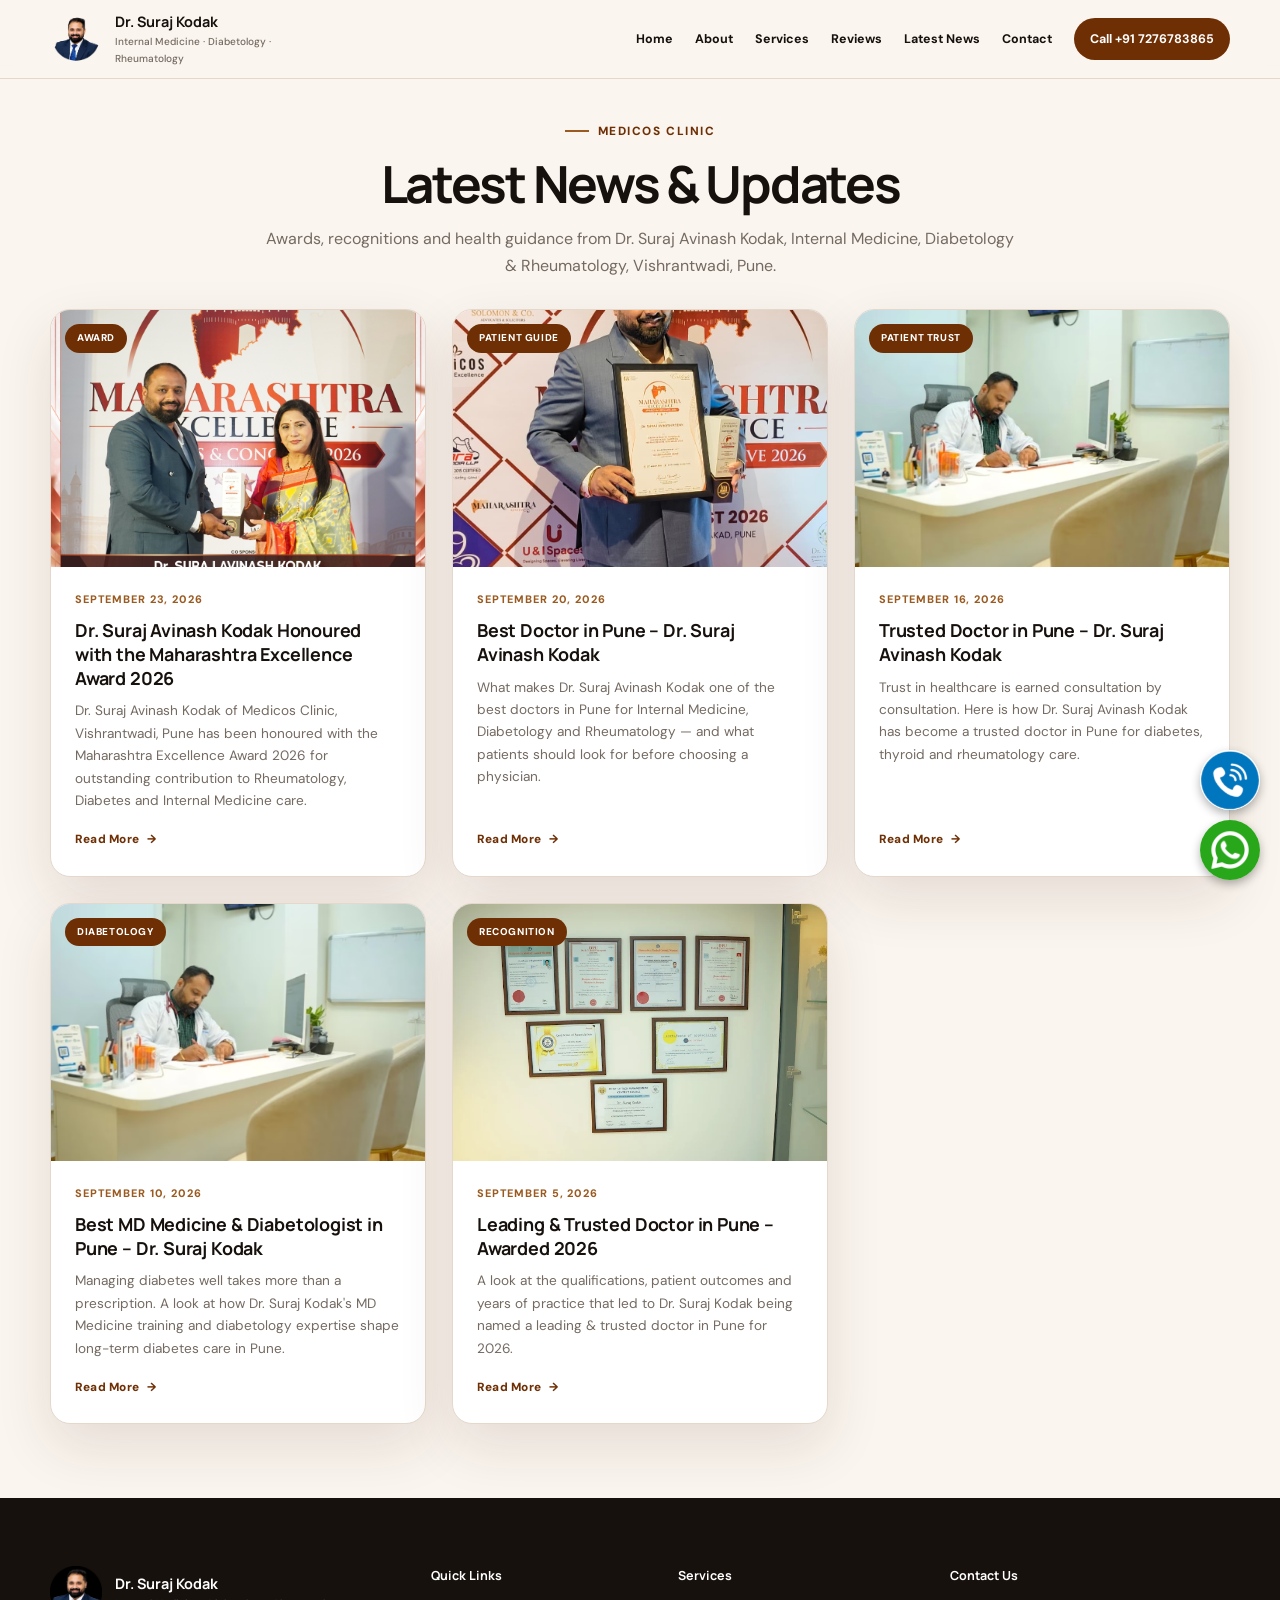
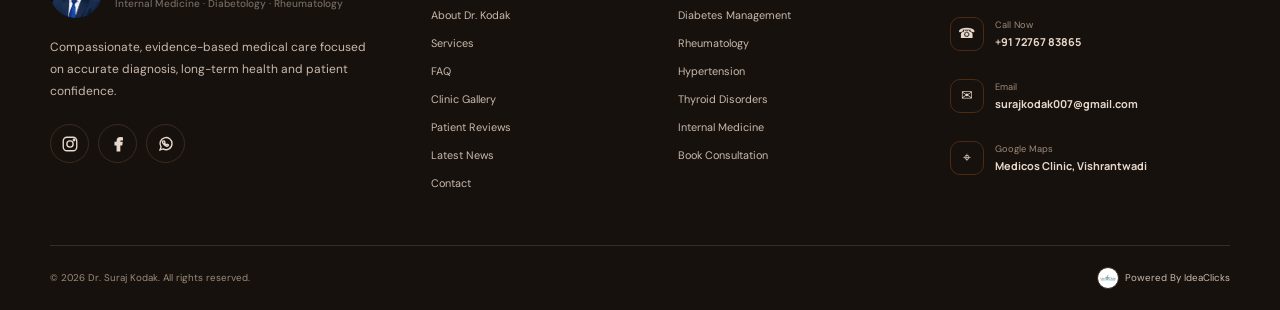
==== blog/index.html @ 76d7b79e "Add files via upload" ====
<!DOCTYPE html>
<html lang="en">
<head>
  <meta charset="UTF-8" />
  <meta name="viewport" content="width=device-width, initial-scale=1.0, viewport-fit=cover" />

  <title>Latest News & Updates | Dr. Suraj Kodak, Medicos Clinic, Pune</title>
  <meta name="description" content="Latest news, awards and patient health guides from Dr. Suraj Kodak, Medicos Clinic, Vishrantwadi, Pune." />
  <meta name="author" content="Dr. Suraj Kodak - Medicos Clinic" />
  <meta name="robots" content="index, follow, max-image-preview:large" />
  <link rel="canonical" href="https://drsurajkodak.in/blog/index.html" />

  <meta name="theme-color" content="#6F2F04" />

  <meta property="og:type" content="article" />
  <meta property="og:site_name" content="Dr. Suraj Kodak - Medicos Clinic" />
  <meta property="og:title" content="Latest News & Updates" />
  <meta property="og:description" content="Latest news, awards and patient health guides from Dr. Suraj Kodak, Medicos Clinic, Vishrantwadi, Pune." />
  <meta property="og:image" content="https://drsurajkodak.in/assets/Dr. Suraj Avinash Kodak.jpg.jpeg" />
  <meta property="og:url" content="https://drsurajkodak.in/blog/index.html" />
  <meta property="og:locale" content="en_IN" />

  <meta name="twitter:card" content="summary_large_image" />
  <meta name="twitter:title" content="Latest News & Updates" />
  <meta name="twitter:description" content="Latest news, awards and patient health guides from Dr. Suraj Kodak, Medicos Clinic, Vishrantwadi, Pune." />
  <meta name="twitter:image" content="https://drsurajkodak.in/assets/Dr. Suraj Avinash Kodak.jpg.jpeg" />

  <link rel="icon" href="../favicon.ico" sizes="any" />

  <link rel="preconnect" href="https://fonts.googleapis.com">
  <link rel="preconnect" href="https://fonts.gstatic.com" crossorigin>
  <link href="https://fonts.googleapis.com/css2?family=DM+Sans:wght@400;500;600;700&family=Manrope:wght@600;700;800&display=swap" rel="stylesheet">

  <link rel="stylesheet" href="../style.css?v=20260923news">

  <script type="application/ld+json">
  {
    "@context": "https://schema.org",
    "@type": "MedicalWebPage",
    "headline": "Latest News & Updates",
    "author": { "@type": "Physician", "name": "Dr. Suraj Avinash Kodak" },
    "publisher": { "@type": "MedicalClinic", "name": "Medicos Clinic" },
    "datePublished": "2026-09-23",
    "image": "https://drsurajkodak.in/assets/Dr. Suraj Avinash Kodak.jpg.jpeg",
    "mainEntityOfPage": "https://drsurajkodak.in/blog/index.html"
  }
  </script>
</head>
<body>
<header class="header">
  <div class="container nav">
    <a href="../index.html#home" class="brand" aria-label="Dr. Suraj Kodak home">
      <span class="brand-mark brand-photo"><img src="../assets/logo.png" alt="Dr. Suraj Kodak"></span>
      <span><b>Dr. Suraj Kodak</b><small>Internal Medicine · Diabetology · Rheumatology</small></span>
    </a>
    <button class="menu-btn" id="menuBtn" aria-label="Open menu" aria-expanded="false"><i></i><i></i><i></i></button>
    <nav id="navMenu">
      <a href="../index.html#home">Home</a><a href="../index.html#about">About</a><a href="../index.html#services">Services</a>
      <a href="../index.html#reviews">Reviews</a>
      <a href="index.html">Latest News</a>
      <a href="../index.html#contact">Contact</a><a class="nav-book" href="tel:+917276783865">Call +91 7276783865</a>
    </nav>
  </div>
</header>

<main>
<div class="blog-breadcrumb">
  <div class="container">
    <a href="../index.html">Home</a><span class="sep">/</span><a href="index.html">Latest News</a>
  </div>
</div>

<section class="section news-section" style="padding-top:56px;">
  <div class="container">
    <div class="center"><div class="eyebrow"><span></span> Medicos Clinic</div><h2>Latest News &amp; Updates</h2><p>Awards, recognitions and health guidance from Dr. Suraj Avinash Kodak, Internal Medicine, Diabetology &amp; Rheumatology, Vishrantwadi, Pune.</p></div>
    <div class="news-grid">
      <a class="news-card" href="maharashtra-excellence-award-2026.html">
        <div class="news-card-img"><span class="news-badge">Award</span><img src="../assets/Dr. Suraj Avinash Kodak.jpg.jpeg" alt="Dr. Suraj Avinash Kodak Honoured with the Maharashtra Excellence Award 2026" loading="lazy"></div>
        <div class="news-card-body">
          <div class="news-date">September 23, 2026</div>
          <h3>Dr. Suraj Avinash Kodak Honoured with the Maharashtra Excellence Award 2026</h3>
          <p>Dr. Suraj Avinash Kodak of Medicos Clinic, Vishrantwadi, Pune has been honoured with the Maharashtra Excellence Award 2026 for outstanding contribution to Rheumatology, Diabetes and Internal Medicine care.</p>
          <span class="news-readmore">Read More <span>→</span></span>
        </div>
      </a>
      <a class="news-card" href="best-doctor-in-pune.html">
        <div class="news-card-img"><span class="news-badge">Patient Guide</span><img src="../assets/IMG-20260822-WA0053.jpg.jpeg" alt="Best Doctor in Pune – Dr. Suraj Avinash Kodak" loading="lazy"></div>
        <div class="news-card-body">
          <div class="news-date">September 20, 2026</div>
          <h3>Best Doctor in Pune – Dr. Suraj Avinash Kodak</h3>
          <p>What makes Dr. Suraj Avinash Kodak one of the best doctors in Pune for Internal Medicine, Diabetology and Rheumatology — and what patients should look for before choosing a physician.</p>
          <span class="news-readmore">Read More <span>→</span></span>
        </div>
      </a>
      <a class="news-card" href="trusted-doctor-in-pune.html">
        <div class="news-card-img"><span class="news-badge">Patient Trust</span><img src="../assets/doctor-consultation-enhanced.jpg" alt="Trusted Doctor in Pune – Dr. Suraj Avinash Kodak" loading="lazy"></div>
        <div class="news-card-body">
          <div class="news-date">September 16, 2026</div>
          <h3>Trusted Doctor in Pune – Dr. Suraj Avinash Kodak</h3>
          <p>Trust in healthcare is earned consultation by consultation. Here is how Dr. Suraj Avinash Kodak has become a trusted doctor in Pune for diabetes, thyroid and rheumatology care.</p>
          <span class="news-readmore">Read More <span>→</span></span>
        </div>
      </a>
      <a class="news-card" href="best-md-medicine-diabetologist-pune.html">
        <div class="news-card-img"><span class="news-badge">Diabetology</span><img src="../assets/doctor-writing-consultation.jpg" alt="Best MD Medicine & Diabetologist in Pune – Dr. Suraj Kodak" loading="lazy"></div>
        <div class="news-card-body">
          <div class="news-date">September 10, 2026</div>
          <h3>Best MD Medicine & Diabetologist in Pune – Dr. Suraj Kodak</h3>
          <p>Managing diabetes well takes more than a prescription. A look at how Dr. Suraj Kodak's MD Medicine training and diabetology expertise shape long-term diabetes care in Pune.</p>
          <span class="news-readmore">Read More <span>→</span></span>
        </div>
      </a>
      <a class="news-card" href="leading-trusted-doctor-pune-2026.html">
        <div class="news-card-img"><span class="news-badge">Recognition</span><img src="../assets/doctor-certificates.webp" alt="Leading & Trusted Doctor in Pune – Awarded 2026" loading="lazy"></div>
        <div class="news-card-body">
          <div class="news-date">September 5, 2026</div>
          <h3>Leading & Trusted Doctor in Pune – Awarded 2026</h3>
          <p>A look at the qualifications, patient outcomes and years of practice that led to Dr. Suraj Kodak being named a leading & trusted doctor in Pune for 2026.</p>
          <span class="news-readmore">Read More <span>→</span></span>
        </div>
      </a></div>
  </div>
</section>

</main>

<footer class="site-footer">
  <div class="container footer-main">
    <div class="footer-brand-col">
      <a href="../index.html#home" class="brand footer-brand">
        <span class="brand-mark brand-photo"><img src="../assets/dr-suraj-kodak-logo.webp" alt="Dr. Suraj Kodak"></span>
        <span>
          <b>Dr. Suraj Kodak</b>
          <small>Internal Medicine · Diabetology · Rheumatology</small>
        </span>
      </a>
      <p>Compassionate, evidence-based medical care focused on accurate diagnosis, long-term health and patient confidence.</p>
      <div class="footer-social">
        <a class="social instagram" href="https://www.instagram.com/dr_surajkodak_medicos" target="_blank" rel="noopener noreferrer" aria-label="Instagram">
          <svg viewBox="0 0 24 24" aria-hidden="true"><rect x="3" y="3" width="18" height="18" rx="5"></rect><circle cx="12" cy="12" r="4.2"></circle><circle cx="17.4" cy="6.7" r="1"></circle></svg>
        </a>
        <a class="social facebook" href="https://www.facebook.com/share/1HyttYNWRK/" target="_blank" rel="noopener noreferrer" aria-label="Facebook">
          <svg viewBox="0 0 24 24" aria-hidden="true"><path d="M14.2 21v-8h2.7l.4-3h-3.1V8.1c0-.9.3-1.6 1.7-1.6h1.8V3.8c-.3 0-1.3-.1-2.5-.1-2.5 0-4.2 1.5-4.2 4.3V10H8.2v3H11v8h3.2Z"></path></svg>
        </a>
        <a class="social whatsapp" href="https://wa.me/917276783865" target="_blank" rel="noopener noreferrer" aria-label="WhatsApp">
          <svg viewBox="0 0 24 24" aria-hidden="true"><path d="M20 11.6a8 8 0 0 1-11.8 7L4 20l1.4-4.1A8 8 0 1 1 20 11.6Z"></path><path d="M8.3 8.2c.2-.4.4-.4.7-.4h.5c.2 0 .4.1.5.4l.6 1.4c.1.2.1.4-.1.6l-.5.6c.6 1 1.4 1.8 2.5 2.3l.7-.6c.2-.2.4-.2.6-.1l1.4.7c.2.1.3.3.2.5-.2.8-.9 1.3-1.7 1.4-1.1.1-2.8-.8-4.1-2-1.3-1.2-2.3-2.8-2.4-3.8-.1-.4.2-.8.5-1Z"></path></svg>
        </a>
      </div>
    </div>

    <div class="footer-col">
      <h4>Quick Links</h4>
      <a href="../index.html#about">About Dr. Kodak</a>
      <a href="../index.html#services">Services</a>
      <a href="../index.html#faq">FAQ</a>
      <a href="../index.html#gallery">Clinic Gallery</a>
      <a href="../index.html#reviews">Patient Reviews</a>
      <a href="index.html">Latest News</a>
      <a href="../index.html#contact">Contact</a>
    </div>

    <div class="footer-col">
      <h4>Services</h4>
      <a href="../index.html#services">Diabetes Management</a>
      <a href="../index.html#services">Rheumatology</a>
      <a href="../index.html#services">Hypertension</a>
      <a href="../index.html#services">Thyroid Disorders</a>
      <a href="../index.html#services">Internal Medicine</a>
      <a href="../index.html#book">Book Consultation</a>
    </div>

    <div class="footer-col footer-contact">
      <h4>Contact Us</h4>
      <a href="tel:+917276783865" class="contact-link">
        <span class="contact-icon">☎</span><span><small>Call Now</small><b>+91 72767 83865</b></span>
      </a>
      <a href="mailto:surajkodak007@gmail.com" class="contact-link">
        <span class="contact-icon">✉</span><span><small>Email</small><b>surajkodak007@gmail.com</b></span>
      </a>
      <a href="https://www.google.com/maps/search/?api=1&query=Office+No.12+Medicos+Clinic+Navrang+Plaza+Airport+Road+Vishrantwadi+Pune+411015" target="_blank" rel="noopener noreferrer" class="contact-link">
        <span class="contact-icon">⌖</span><span><small>Google Maps</small><b>Medicos Clinic, Vishrantwadi</b></span>
      </a>
    </div>
  </div>

  <div class="container footer-bottom">
    <span>© 2026 Dr. Suraj Kodak. All rights reserved.</span>
    <a href="https://ideaclicks.in/" target="_blank" rel="noopener noreferrer" class="powered-by-link">
      <img src="../assets/ideaclicks-logo.png" alt="IdeaClicks" class="powered-by-logo">
      <span>Powered By IdeaClicks</span>
    </a>
  </div>
</footer>

<div class="floating-buttons">
  <a href="tel:+917276783865">
    <img src="../assets/call.png" alt="Call Button">
  </a>
  <a href="https://wa.me/917276783865" target="_blank">
    <img src="../assets/whatsapp.png" alt="WhatsApp Button">
  </a>
</div>

<script src="../script.js"></script>
</body>
</html>
---- style.css ----
/* ===== ROOT VARIABLES & GLOBAL RESET ===== */

:root {
  --ink: #17110D;
  --green: #6F2F04;
  --green2: #4D2002;
  --soft: #F5EDE4;
  --cream: #FAF5EF;
  --muted: #746A62;
  --line: #E4D8CC;
  --gold: #9A5A20;
  --white: #fff;
  --shadow: 0 22px 55px rgba(82, 43, 18, .12);
  --max: 1180px
}

* {
  box-sizing: border-box;
  margin: 0;
  padding: 0
}

html {
  scroll-behavior: smooth;
  scroll-padding-top: 85px
}

body {
  font-family: "DM Sans", sans-serif;
  color: var(--ink);
  line-height: 1.65;
  overflow-x: hidden;
  background: #fff
}

img {
  display: block;
  width: 100%
}

a {
  text-decoration: none;
  color: inherit
}

button {
  font: inherit
}

/* ===== LAYOUT UTILITIES ===== */

.container {
  width: min(calc(100% - 48px), var(--max));
  margin: auto
}

.section {
  padding: 100px 0
}

.eyebrow {
  display: flex;
  gap: 9px;
  align-items: center;
  color: var(--green);
  font-size: .74rem;
  font-weight: 800;
  letter-spacing: .13em;
  text-transform: uppercase;
  margin-bottom: 15px
}

.eyebrow span {
  width: 24px;
  height: 2px;
  background: var(--gold)
}

.eyebrow.gold {
  color: #CBAF91
}

h1,
h2,
h3,
b,
.brand {
  font-family: "Manrope", sans-serif
}

h1 {
  font-size: clamp(2.8rem, 6vw, 5.4rem);
  line-height: 1.01;
  letter-spacing: -.055em
}

h1 em {
  color: var(--green);
  font-style: normal
}

h2 {
  font-size: clamp(2rem, 4vw, 3.35rem);
  line-height: 1.08;
  letter-spacing: -.045em
}

h3 {
  line-height: 1.2
}

p {
  color: var(--muted)
}

/* ===== BUTTONS & SHARED UI ===== */

.lead {
  font-size: 1rem;
  margin: 20px 0
}

.btn {
  min-height: 52px;
  padding: 0 22px;
  border-radius: 999px;
  display: inline-flex;
  align-items: center;
  justify-content: center;
  gap: 10px;
  font-size: .78rem;
  font-weight: 800;
  transition: .2s;
  border: 1px solid transparent
}

.btn:hover {
  transform: translateY(-2px)
}

.primary {
  background: var(--green);
  color: #fff;
  box-shadow: 0 10px 25px rgba(111, 47, 4, .2)
}

.primary:hover {
  background: var(--green2)
}

.light {
  background: #fff;
  border-color: var(--line)
}

.white {
  background: #fff;
  color: var(--ink)
}

.full {
  width: 100%
}

/* ===== HEADER / NAVIGATION ===== */

.header {
  position: sticky;
  top: 0;
  z-index: 100;
  background: rgba(255, 255, 255, .94);
  backdrop-filter: blur(18px);
  border-bottom: 1px solid #E4D8CC
}

.nav {
  height: 78px;
  display: flex;
  align-items: center;
  justify-content: space-between;
  gap: 25px
}

.brand {
  display: flex;
  align-items: center;
  gap: 11px
}

.brand-mark {
  width: 54px;
  height: 54px;
  border-radius: 50%;
  background: transparent;
  display: grid;
  place-items: center;
  overflow: hidden;
  flex: 0 0 54px
}

.brand-photo img {
  width: 100%;
  height: 100%;
  object-fit: cover;
  object-position: center;
  border-radius: 50%
}

.brand b,
.brand small {
  display: block
}

.brand b {
  font-size: .9rem
}

.brand small {
  font-family: "DM Sans";
  font-size: .63rem;
  color: var(--muted);
  font-weight: 500
}

nav {
  display: flex;
  align-items: center;
  gap: 22px;
  font-size: .78rem;
  font-weight: 700
}

nav a:hover {
  color: var(--green)
}

nav .nav-book {
  background: var(--ink);
  color: #fff;
  padding: 11px 16px;
  border-radius: 99px
}

.menu-btn {
  display: none;
  border: 0;
  background: transparent;
  width: 44px;
  height: 44px
}

.menu-btn i {
  display: block;
  width: 23px;
  height: 2px;
  background: var(--ink);
  margin: 5px auto
}

/* ===== HERO SECTION ===== */

.hero {
  background: linear-gradient(130deg, #FAF5EF, #F5EDE4);
  padding: 80px 0 95px
}

.hero-grid {
  display: grid;
  grid-template-columns: 1.03fr .97fr;
  gap: 75px;
  align-items: center
}

.hero-copy>p {
  max-width: 650px;
  font-size: 1.02rem;
  margin: 24px 0 30px
}

.actions {
  display: flex;
  gap: 12px;
  flex-wrap: wrap
}

.stats {
  display: flex;
  gap: 30px;
  border-top: 1px solid var(--line);
  margin-top: 48px;
  padding-top: 22px
}

.stats b,
.stats span {
  display: block
}

.stats b {
  font-size: 1.2rem
}

.stats span {
  font-size: .65rem;
  color: var(--muted)
}

.hero-photo {
  min-height: 600px;
  display: grid;
  place-items: center;
  position: relative
}

.hero-img {
  width: min(100%, 560px);
  height: 575px;
  overflow: hidden;
  border-radius: 250px 250px 28px 28px;
  box-shadow: var(--shadow);
  position: relative;
  z-index: 2;
  background: #E8D6C2
}

.hero-img img {
  height: 100%;
  object-fit: cover;
  object-position: center
}

.floating {
  position: absolute;
  z-index: 5;
  bottom: 55px;
  left: 0;
  background: #fff;
  padding: 15px 19px;
  border-radius: 16px;
  display: flex;
  gap: 10px;
  align-items: center;
  box-shadow: var(--shadow)
}

.floating>span {
  width: 34px;
  height: 34px;
  border-radius: 50%;
  background: var(--soft);
  color: var(--green);
  display: grid;
  place-items: center
}

.floating b,
.floating small {
  display: block
}

.floating b {
  font-size: .76rem
}

.floating small {
  font-size: .64rem;
  color: var(--muted)
}

.orb {
  position: absolute;
  border-radius: 50%
}

.orb-a {
  width: 290px;
  height: 290px;
  background: #E8D6C2;
  right: -15px;
  top: 0
}

.orb-b {
  width: 110px;
  height: 110px;
  background: #D9B992;
  left: 15px;
  top: 65px
}

/* ===== INTRO BAND ===== */

.intro {
  background: var(--ink);
  padding: 70px 0
}

.intro-grid {
  display: grid;
  grid-template-columns: 1fr .85fr;
  gap: 75px;
  align-items: center
}

.intro h2 {
  color: #fff
}

.intro p:last-child {
  color: #D7C8BC
}

/* ===== ABOUT + QUALIFICATIONS ===== */

.about-grid {
  display: grid;
  grid-template-columns: .9fr 1.1fr;
  gap: 85px;
  align-items: center
}

.photo-stack {
  position: relative;
  padding: 0 45px 40px 0
}

.photo-stack .main-photo {
  height: 510px;
  object-fit: cover;
  border-radius: 28px
}

.small-photo {
  position: absolute;
  width: 290px;
  height: 215px;
  object-fit: cover;
  right: 0;
  bottom: 0;
  border: 8px solid #fff;
  border-radius: 22px;
  box-shadow: var(--shadow)
}

.badge {
  position: absolute;
  left: -20px;
  bottom: 55px;
  width: 115px;
  height: 115px;
  border-radius: 50%;
  background: var(--gold);
  color: #fff;
  border: 7px solid #fff;
  display: grid;
  place-content: center;
  text-align: center;
  line-height: 1.2
}

.badge b {
  font-size: 1.45rem
}

.badge span {
  font-size: .61rem
}

.qualifications {
  display: grid;
  grid-template-columns: repeat(4, 1fr);
  gap: 9px;
  margin-top: 28px
}

.qualifications div {
  background: var(--cream);
  border-radius: 13px;
  padding: 17px 11px
}

.qualifications b,
.qualifications small {
  display: block
}

.qualifications b {
  font-size: .82rem
}

.qualifications small {
  font-size: .59rem;
  color: var(--muted);
  margin-top: 3px
}

/* ===== SERVICES CARDS (BASE 3-COLUMN) ===== */

.soft {
  background: var(--cream)
}

.heading-row {
  display: flex;
  align-items: end;
  justify-content: space-between;
  gap: 50px;
  margin-bottom: 48px
}

.heading-row>p {
  max-width: 380px
}

.cards {
  display: grid;
  grid-template-columns: repeat(3, 1fr);
  gap: 17px
}

.card {
  background: #fff;
  border: 1px solid var(--line);
  border-radius: 21px;
  padding: 29px;
  min-height: 240px;
  transition: .2s
}

.card:hover {
  transform: translateY(-5px);
  box-shadow: var(--shadow)
}

.card.dark {
  background: var(--ink);
  color: #fff;
  border-color: var(--ink)
}

.card.dark p {
  color: #D7C8BC
}

.icon {
  width: 44px;
  height: 44px;
  border-radius: 13px;
  background: var(--soft);
  color: var(--green);
  display: grid;
  place-items: center;
  margin-bottom: 23px;
  font-weight: 900
}

.dark .icon {
  background: #3A2518;
  color: #fff
}

.card h3 {
  font-size: 1.1rem;
  margin-bottom: 10px
}

.card p {
  font-size: .8rem;
  margin-bottom: 20px
}

.card a {
  font-size: .7rem;
  color: var(--green);
  font-weight: 800
}

.dark a {
  color: #fff
}

/* ===== CONDITIONS TREATED SECTION ===== */

.conditions-grid {
  display: grid;
  grid-template-columns: .82fr 1.18fr;
  gap: 100px
}

.text-link {
  font-size: .78rem;
  color: var(--green);
  font-weight: 800
}

.condition-list {
  display: grid;
  grid-template-columns: 1fr 1fr;
  border-top: 1px solid var(--line)
}

.condition-list span {
  font-size: .8rem;
  font-weight: 700;
  padding: 16px 0;
  border-bottom: 1px solid var(--line)
}

.condition-list span:before {
  content: "✓";
  color: var(--green);
  margin-right: 10px
}

/* ===== GALLERY SECTION (BASE) ===== */

.gallery-section {
  background: #fff
}

.center {
  text-align: center;
  max-width: 760px;
  margin: 0 auto 45px
}

.center .eyebrow {
  justify-content: center
}

.center p {
  margin-top: 15px
}

.gallery {
  display: grid;
  grid-template-columns: repeat(4, 1fr);
  grid-auto-rows: 210px;
  gap: 13px
}

.gallery-item {
  padding: 0;
  border: 0;
  overflow: hidden;
  border-radius: 18px;
  background: #E8DDD2;
  cursor: pointer;
  position: relative
}

.gallery-item:after {
  content: "View";
  position: absolute;
  inset: auto 12px 12px auto;
  background: rgba(23, 17, 13, .85);
  color: #fff;
  padding: 6px 11px;
  border-radius: 99px;
  font-size: .62rem;
  opacity: 0;
  transition: .2s
}

.gallery-item:hover:after {
  opacity: 1
}

.gallery-item img {
  height: 100%;
  object-fit: cover;
  transition: .4s
}

.gallery-item:hover img {
  transform: scale(1.04)
}

.gallery-item.wide {
  grid-column: span 2
}

.gallery-item.tall {
  grid-row: span 2
}

/* ===== WHY CHOOSE DR. KODAK SECTION ===== */

.why {
  background: var(--soft)
}

.why .center {
  margin-bottom: 50px
}

.why-grid {
  display: grid;
  grid-template-columns: repeat(4, 1fr);
  gap: 1px;
  background: #D9C8B8;
  border: 1px solid #D9C8B8
}

.why-grid article {
  background: var(--soft);
  padding: 31px 25px;
  min-height: 240px
}

.why-grid article>span {
  color: var(--gold);
  font-size: .68rem;
  font-weight: 900
}

.why-grid h3 {
  font-size: 1.05rem;
  margin: 0 0 11px
}

.why-grid p {
  font-size: .76rem
}

/* ===== REVIEWS SECTION ===== */

.reviews {
  background: #fff
}

.rating {
  display: flex;
  align-items: center;
  gap: 12px
}

.rating>b {
  font-size: 2.4rem
}

.rating span {
  color: var(--gold);
  letter-spacing: 2px
}

.rating small {
  display: block;
  color: var(--muted);
  font-size: .6rem;
  letter-spacing: 0
}

.review-grid {
  display: grid;
  grid-template-columns: repeat(3, 1fr);
  gap: 17px
}

.review-grid article {
  border: 1px solid var(--line);
  border-radius: 21px;
  padding: 29px;
  min-height: 255px
}

.stars {
  color: var(--gold);
  letter-spacing: 3px;
  margin-bottom: 23px
}

.review-grid article p {
  font-size: .82rem;
  margin-bottom: 24px
}

.review-grid article>b,
.review-grid article small {
  display: block
}

.review-grid article>b {
  font-size: .75rem
}

.review-grid article small {
  font-size: .62rem;
  color: var(--muted)
}

.review-cta {
  background: var(--ink);
  color: #fff
}

.review-cta>span {
  font-family: Georgia;
  font-size: 3.3rem;
  color: #CBAF91;
  line-height: .7
}

.review-cta h3 {
  font-size: 1.4rem;
  margin: 13px 0
}

.review-cta p {
  color: #D7C8BC;
  margin-bottom: 20px !important
}

/* ===== BOOKING CTA SECTION ===== */

.book {
  background: var(--cream)
}

.book-card {
  background: var(--ink);
  border-radius: 29px;
  padding: 55px;
  display: grid;
  grid-template-columns: 1fr .65fr;
  gap: 80px;
  align-items: center
}

.book h2 {
  color: #fff
}

.book p:not(.eyebrow) {
  color: #D7C8BC;
  margin: 19px 0 28px
}

.clinic-mini {
  border-left: 2px solid var(--gold);
  padding-left: 17px
}

.clinic-mini b,
.clinic-mini span {
  display: block
}

.clinic-mini b {
  font-size: .8rem;
  color: #fff
}

.clinic-mini span {
  font-size: .68rem;
  color: #D7C8BC
}

.book-actions {
  display: grid;
  gap: 12px
}

/* ===== CONTACT SECTION ===== */

.contact-grid {
  display: grid;
  grid-template-columns: .82fr 1.18fr;
  gap: 75px;
  align-items: center
}

.contact-grid h2 {
  max-width: 620px
}

.contact-list {
  display: grid;
  gap: 11px;
  margin-top: 27px
}

.contact-list a {
  display: flex;
  align-items: center;
  gap: 13px;
  padding: 14px;
  border: 1px solid var(--line);
  border-radius: 13px
}

.contact-list a>span {
  width: 37px;
  height: 37px;
  border-radius: 11px;
  background: var(--soft);
  display: grid;
  place-items: center;
  color: var(--green)
}

.contact-list small,
.contact-list b {
  display: block
}

.contact-list small {
  font-size: .61rem;
  color: var(--muted)
}

.contact-list b {
  font-size: .75rem
}

/* ===== CONTACT MAP CARD ===== */

.map {
  height: 425px;
  border-radius: 27px;
  display: grid;
  place-items: center;
  background: linear-gradient(rgba(234, 242, 238, .72), rgba(234, 242, 238, .72)), repeating-linear-gradient(0deg, transparent 0 47px, #DCCBBE 48px 50px), repeating-linear-gradient(90deg, transparent 0 67px, #DCCBBE 68px 70px);
  overflow: hidden
}

.map>div {
  background: #fff;
  padding: 22px 26px;
  border-radius: 17px;
  box-shadow: var(--shadow);
  display: grid;
  text-align: center;
  gap: 3px
}

.map span {
  font-size: 1.5rem
}

.map b {
  font-size: .9rem
}

.map small {
  font-size: .65rem;
  color: var(--muted)
}

.map a {
  font-size: .7rem;
  color: var(--green);
  font-weight: 800;
  margin-top: 7px
}

footer {
  background: #2B170A;
  color: #fff;
  padding: 43px 0 30px
}

/* ===== FOOTER (BASE) + MOBILE STICKY CTA BAR ===== */

.footer-top {
  display: flex;
  justify-content: space-between;
  align-items: center;
  gap: 25px;
  padding-bottom: 30px;
  border-bottom: 1px solid #3A2B20
}

.footer-links {
  display: flex;
  gap: 19px;
  font-size: .7rem;
  color: #D7C8BC
}

.footer-links a:hover {
  color: #fff
}

.copyright {
  padding-top: 20px;
  color: #9C8A7A;
  font-size: .62rem
}

.mobile-bar {
  display: none
}

/* ===== IMAGE LIGHTBOX ===== */

.lightbox {
  position: fixed;
  inset: 0;
  background: rgba(4, 19, 16, .9);
  z-index: 300;
  display: none;
  place-items: center;
  padding: 25px
}

.lightbox.open {
  display: grid
}

.lightbox img {
  max-width: min(1200px, 95vw);
  max-height: 90vh;
  width: auto;
  object-fit: contain;
  border-radius: 12px
}

.lightbox button {
  position: absolute;
  right: 22px;
  top: 16px;
  background: #fff;
  color: var(--ink);
  border: 0;
  border-radius: 50%;
  width: 42px;
  height: 42px;
  font-size: 28px;
  cursor: pointer
}

/* ===== RESPONSIVE — TABLET & BELOW ===== */

@media(max-width:1050px) {
  nav {
    display: none;
    position: absolute;
    right: 24px;
    top: 70px;
    width: min(320px, calc(100vw - 48px));
    background: #fff;
    padding: 14px;
    border: 1px solid var(--line);
    border-radius: 17px;
    box-shadow: var(--shadow);
    flex-direction: column;
    align-items: stretch
  }

  nav.open {
    display: flex
  }

  nav a {
    padding: 9px
  }

  .menu-btn {
    display: block
  }

  .cards {
    grid-template-columns: repeat(2, 1fr)
  }

  .why-grid {
    grid-template-columns: repeat(2, 1fr)
  }

  .gallery {
    grid-template-columns: repeat(3, 1fr)
  }

  .hero-grid {
    gap: 40px
  }

  .book-card {
    gap: 40px
  }
}

@media(max-width:700px) {
  body {
    padding-bottom: 66px
  }

  .container {
    width: calc(100% - 32px)
  }

  .section {
    padding: 70px 0
  }

  .hero {
    padding: 52px 0 65px
  }

  .hero-grid,
  .intro-grid,
  .about-grid,
  .conditions-grid,
  .contact-grid {
    grid-template-columns: 1fr;
    gap: 40px
  }

  .hero-copy>p {
    font-size: .9rem
  }

  .hero-photo {
    min-height: 405px
  }

  .hero-img {
    height: 405px;
    width: min(94vw, 430px)
  }

  .floating {
    bottom: 8px;
    left: 0
  }

  .orb-a {
    width: 190px;
    height: 190px
  }

  .orb-b {
    width: 70px;
    height: 70px
  }

  .stats {
    justify-content: space-between;
    gap: 8px;
    margin-top: 35px
  }

  .stats b {
    font-size: 1rem
  }

  .stats span {
    font-size: .55rem
  }

  .intro {
    padding: 55px 0
  }

  .intro-grid {
    gap: 20px
  }

  .heading-row {
    display: block;
    margin-bottom: 35px
  }

  .heading-row>p {
    margin-top: 16px
  }

  .photo-stack {
    padding-right: 20px;
    padding-bottom: 28px
  }

  .photo-stack .main-photo {
    height: 390px
  }

  .small-photo {
    width: 135px;
    height: 155px;
    border-width: 6px
  }

  .badge {
    left: -5px;
    width: 95px;
    height: 95px;
    bottom: 42px
  }

  .badge b {
    font-size: 1.2rem
  }

  .badge span {
    font-size: .53rem
  }

  .qualifications {
    grid-template-columns: 1fr 1fr
  }

  .cards,
  .review-grid {
    grid-template-columns: 1fr
  }

  .card {
    min-height: 0
  }

  .condition-list {
    grid-template-columns: 1fr
  }

  .gallery {
    grid-template-columns: 1fr 1fr;
    grid-auto-rows: 165px;
    gap: 9px
  }

  .gallery-item.wide {
    grid-column: span 2
  }

  .gallery-item.tall {
    grid-row: span 2
  }

  .why-grid {
    grid-template-columns: 1fr
  }

  .why-grid article {
    min-height: 190px
  }

  .why-grid h3 {
    margin-top: 28px
  }

  .rating {
    margin-top: 18px
  }

  .review-grid article {
    min-height: 0
  }

  .book-card {
    grid-template-columns: 1fr;
    padding: 31px 21px;
    border-radius: 22px;
    gap: 32px
  }

  .map {
    height: 310px
  }

  .footer-top {
    flex-direction: column;
    align-items: flex-start
  }

  .footer-links {
    display: grid;
    grid-template-columns: 1fr 1fr;
    width: 100%
  }

  .mobile-bar {
    display: grid;
    grid-template-columns: repeat(3, 1fr);
    position: fixed;
    bottom: 0;
    left: 0;
    right: 0;
    height: 66px;
    background: #fff;
    border-top: 1px solid var(--line);
    z-index: 200;
    box-shadow: 0 -8px 25px rgba(0, 0, 0, .08)
  }

  .mobile-bar a {
    display: flex;
    flex-direction: column;
    align-items: center;
    justify-content: center;
    color: var(--green);
    font-weight: 800;
    font-size: 1rem
  }

  .mobile-bar small {
    font-size: .58rem;
    color: var(--ink);
    font-weight: 700
  }

  .lightbox {
    padding: 12px
  }

  .lightbox img {
    max-width: 96vw;
    max-height: 82vh
  }
}

@media(max-width:380px) {
  .container {
    width: calc(100% - 24px)
  }

  h1 {
    font-size: 2.5rem
  }

  .actions {
    display: grid
  }

  .actions .btn {
    width: 100%
  }

  .hero-img {
    height: 365px
  }

  .gallery {
    grid-auto-rows: 145px
  }
}

/* ===== V2 IMAGE ALIGNMENT & RESPONSIVE VISUAL SYSTEM ===== */
.hero-photo {
  min-height: 0;
  display: flex;
  justify-content: center;
  align-items: center;
  padding: 10px 0 30px
}

.hero-img {
  width: min(100%, 650px);
  height: auto;
  aspect-ratio: 16/10;
  border-radius: 30px;
  box-shadow: 0 25px 70px rgba(82, 43, 18, .16);
  background: #F5EDE4;
  overflow: hidden
}

.hero-img img {
  width: 100%;
  height: 100%;
  object-fit: cover;
  object-position: center center
}

.hero-photo .orb-a {
  right: -10px;
  top: -25px
}

.hero-photo .orb-b {
  left: -20px;
  top: auto;
  bottom: 0
}

.floating {
  left: -20px;
  bottom: 5px
}

.photo-stack {
  padding: 0 40px 40px 0
}

.photo-stack .main-photo {
  height: auto;
  aspect-ratio: 4/3;
  object-fit: cover;
  object-position: center;
  border-radius: 24px
}

.small-photo {
  width: 280px;
  height: 210px;
  object-fit: cover;
  object-position: center;
  border-radius: 20px
}

.gallery {
  display: grid;
  grid-template-columns: repeat(3, minmax(0, 1fr));
  grid-auto-rows: auto;
  gap: 18px
}

.gallery-item,
.gallery-item.wide,
.gallery-item.tall {
  grid-column: auto;
  grid-row: auto;
  width: 100%;
  height: auto;
  aspect-ratio: 4/3;
  border-radius: 20px
}

.gallery-item img {
  width: 100%;
  height: 100%;
  object-fit: cover;
  object-position: center center
}

.gallery-item:first-child {
  grid-column: span 2;
  aspect-ratio: 16/9
}

.gallery-item:first-child img {
  object-position: center
}

.gallery-item:after {
  bottom: 14px;
  right: 14px;
  padding: 7px 12px
}

.gallery-item:hover img {
  transform: scale(1.035)
}

@media(max-width:1050px) {
  .hero-grid {
    grid-template-columns: 1fr;
    gap: 35px
  }

  .hero-copy {
    max-width: 800px
  }

  .hero-photo {
    max-width: 760px;
    width: 100%;
    margin: auto
  }

  .gallery {
    grid-template-columns: repeat(2, minmax(0, 1fr));
    gap: 14px
  }

  .gallery-item:first-child {
    grid-column: span 2
  }
}

@media(max-width:700px) {
  .hero {
    padding-top: 42px
  }

  .hero-photo {
    padding: 5px 0 30px
  }

  .hero-img {
    width: 100%;
    aspect-ratio: 4/3;
    border-radius: 22px
  }

  .floating {
    left: 8px;
    bottom: 0;
    padding: 11px 13px
  }

  .floating>span {
    width: 30px;
    height: 30px
  }

  .floating b {
    font-size: .67rem
  }

  .floating small {
    font-size: .56rem
  }

  .orb-a {
    width: 140px;
    height: 140px;
    right: -25px;
    top: -15px
  }

  .orb-b {
    width: 65px;
    height: 65px;
    left: -8px;
    bottom: 15px
  }

  .photo-stack {
    padding: 0 15px 30px 0
  }

  .photo-stack .main-photo {
    aspect-ratio: 4/3;
    height: auto;
    border-radius: 20px
  }

  .small-photo {
    width: 125px;
    height: 150px;
    border-width: 5px;
    right: 0;
    bottom: 0
  }

  .gallery {
    grid-template-columns: 1fr 1fr;
    gap: 9px
  }

  .gallery-item,
  .gallery-item.wide,
  .gallery-item.tall,
  .gallery-item:first-child {
    grid-column: auto;
    grid-row: auto;
    aspect-ratio: 1/1;
    border-radius: 14px
  }

  .gallery-item:first-child {
    grid-column: span 2;
    aspect-ratio: 16/10
  }

  .gallery-item:after {
    font-size: .55rem;
    bottom: 8px;
    right: 8px;
    padding: 5px 8px
  }
}

@media(max-width:380px) {
  .hero-img {
    aspect-ratio: 1/1
  }

  .gallery-item:first-child {
    aspect-ratio: 4/3
  }
}

/* ===== PROFESSIONAL FOOTER V3 ===== */
.site-footer {
  background: #17110D;
  color: #fff;
  padding: 68px 0 0
}

.footer-main {
  display: grid;
  grid-template-columns: 1.35fr .8fr .9fr 1.15fr;
  gap: 52px;
  padding-bottom: 52px
}

.footer-brand {
  margin-bottom: 19px
}

.footer-brand .brand-mark {
  background: #fff;
  color: #17110D
}

.footer-brand-col>p {
  max-width: 340px;
  color: #C9B9AC;
  font-size: .75rem;
  line-height: 1.8
}

.footer-social {
  display: flex;
  gap: 9px;
  margin-top: 22px
}

.footer-social .social {
  width: 39px;
  height: 39px;
  border: 1px solid #3A2B20;
  border-radius: 50%;
  display: grid;
  place-items: center;
  transition: .2s
}

.footer-social .social:hover {
  background: #fff;
  border-color: #fff;
  transform: translateY(-2px)
}

.footer-social svg {
  width: 18px;
  height: 18px;
  fill: none;
  stroke: #E8D9CC;
  stroke-width: 1.8
}

.footer-social .facebook svg {
  fill: #E8D9CC;
  stroke: none
}

.footer-social .social:hover svg {
  stroke: #17110D
}

.footer-social .facebook:hover svg {
  fill: #17110D
}

.footer-col {
  display: flex;
  flex-direction: column;
  align-items: flex-start;
  gap: 10px
}

.footer-col h4 {
  font-family: "Manrope", sans-serif;
  font-size: .78rem;
  margin-bottom: 10px;
  color: #fff
}

.footer-col>a {
  font-size: .68rem;
  color: #C9B9AC;
  transition: .2s
}

.footer-col>a:hover {
  color: #fff;
  transform: translateX(2px)
}

.footer-contact {
  gap: 12px
}

.contact-link {
  width: 100%;
  display: flex !important;
  align-items: center;
  gap: 11px;
  padding: 8px 0
}

.contact-icon {
  width: 34px;
  height: 34px;
  flex: 0 0 34px;
  border: 1px solid #4D2A12;
  border-radius: 10px;
  display: grid;
  place-items: center;
  color: #E8D9CC;
  font-size: .85rem
}

.contact-link small,
.contact-link b {
  display: block
}

.contact-link small {
  font-size: .58rem;
  color: #9C8A7A;
  margin-bottom: 2px
}

.contact-link b {
  font-size: .68rem;
  color: #E8D9CC;
  line-height: 1.35
}

.footer-bottom {
  border-top: 1px solid #3A2B20;
  min-height: 65px;
  display: flex;
  align-items: center;
  justify-content: space-between;
  gap: 18px;
  color: #9C8A7A;
  font-size: .61rem
}

.footer-bottom a {
  color: #C9B9AC
}

.footer-bottom a:hover {
  color: #fff
}

@media(max-width:950px) {
  .footer-main {
    grid-template-columns: 1.3fr 1fr 1fr;
    gap: 38px
  }

  .footer-contact {
    grid-column: span 3
  }

  .footer-contact {
    display: grid;
    grid-template-columns: repeat(3, 1fr);
    align-items: start
  }

  .footer-contact h4 {
    grid-column: 1/-1;
    margin-bottom: 0
  }
}

@media(max-width:700px) {
  .site-footer {
    padding-top: 50px
  }

  .footer-main {
    grid-template-columns: 1fr 1fr;
    gap: 35px 25px;
    padding-bottom: 38px
  }

  .footer-brand-col {
    grid-column: span 2
  }

  .footer-contact {
    grid-column: span 2;
    display: flex
  }

  .footer-bottom {
    padding: 18px 0;
    display: flex;
    flex-direction: column;
    align-items: flex-start;
    gap: 7px
  }
}

@media(max-width:380px) {
  .footer-main {
    grid-template-columns: 1fr
  }

  .footer-brand-col,
  .footer-contact {
    grid-column: auto
  }

  .footer-col {
    gap: 8px
  }
}

/* Newly added professional photos */
.about-photo-grid {
  display: grid;
  grid-template-columns: 1fr 1fr;
  gap: 16px;
  margin-bottom: 20px
}

.about-photo-card {
  margin: 0;
  background: #fff;
  border: 1px solid #E4D8CC;
  border-radius: 22px;
  overflow: hidden;
  box-shadow: 0 12px 35px rgba(82, 43, 18, .08)
}

.about-photo-card img {
  display: block;
  width: 100%;
  height: 260px;
  object-fit: cover;
  object-position: center
}

.about-photo-card.certificate-photo img {
  object-position: center center
}

.about-photo-card.writing-photo img {
  object-position: center center
}

.about-photo-card figcaption {
  padding: 12px 14px;
  font-size: .68rem;
  font-weight: 700;
  color: #4D2002
}

@media(max-width:700px) {
  .about-photo-grid {
    grid-template-columns: 1fr;
    gap: 12px
  }

  .about-photo-card img {
    height: auto;
    aspect-ratio: 4/3
  }
}

/* ===== GALLERY V2 — CLEAN EDITORIAL MASONRY ===== */
.gallery-v2 {
  display: grid;
  grid-template-columns: repeat(4, minmax(0, 1fr));
  grid-auto-rows: 220px;
  gap: 18px;
  margin-top: 36px;
}

.gallery-v2 .gallery-card {
  position: relative;
  display: block;
  width: 100%;
  height: 100%;
  min-width: 0;
  padding: 0;
  border: 0;
  border-radius: 22px;
  overflow: hidden;
  background: #F5EDE4;
  cursor: pointer;
  box-shadow: 0 12px 30px rgba(82, 43, 18, .07);
}

.gallery-v2 .gallery-card img {
  display: block;
  width: 100%;
  height: 100%;
  object-fit: cover;
  object-position: center;
  transition: transform .55s cubic-bezier(.2, .7, .2, 1), filter .35s ease;
}

.gallery-v2 .gallery-feature {
  grid-column: span 2;
  grid-row: span 2;
}

.gallery-v2 .gallery-tall {
  grid-row: span 2;
}

.gallery-v2 .gallery-wide {
  grid-column: span 2;
}

.gallery-v2 .gallery-card:nth-child(2) img {
  object-position: center 48%;
}

.gallery-v2 .gallery-card:nth-child(3) img {
  object-position: center 42%;
}

.gallery-v2 .gallery-card:nth-child(5) img {
  object-position: center 46%;
}

.gallery-v2 .gallery-card:nth-child(9) img {
  object-position: center 16%;
}

.gallery-v2 .gallery-card:nth-child(10) img {
  object-position: center 16%;
}

.gallery-v2 .gallery-caption {
  position: absolute;
  left: 14px;
  right: 14px;
  bottom: 14px;
  padding: 12px 14px;
  border-radius: 14px;
  background: rgba(23, 17, 13, .78);
  backdrop-filter: blur(8px);
  color: #fff;
  text-align: left;
  opacity: 0;
  transform: translateY(8px);
  transition: .3s ease;
}

.gallery-v2 .gallery-caption b,
.gallery-v2 .gallery-caption small {
  display: block;
}

.gallery-v2 .gallery-caption b {
  font-size: .74rem;
  line-height: 1.3
}

.gallery-v2 .gallery-caption small {
  font-size: .58rem;
  color: #E8D9CC;
  margin-top: 3px
}

.gallery-v2 .gallery-card:hover img {
  transform: scale(1.045);
  filter: saturate(1.04)
}

.gallery-v2 .gallery-card:hover .gallery-caption {
  opacity: 1;
  transform: translateY(0)
}

@media(max-width:900px) {
  .gallery-v2 {
    grid-template-columns: repeat(2, minmax(0, 1fr));
    grid-auto-rows: 230px;
    gap: 14px;
  }

  .gallery-v2 .gallery-feature {
    grid-column: span 2;
    grid-row: span 2
  }

  .gallery-v2 .gallery-wide {
    grid-column: span 2
  }
}

@media(max-width:600px) {
  .gallery-v2 {
    grid-template-columns: 1fr 1fr;
    grid-auto-rows: 170px;
    gap: 9px;
    margin-top: 25px;
  }

  .gallery-v2 .gallery-feature {
    grid-column: span 2;
    grid-row: span 2;
  }

  .gallery-v2 .gallery-tall {
    grid-row: span 1;
  }

  .gallery-v2 .gallery-wide {
    grid-column: span 2;
  }

  .gallery-v2 .gallery-card {
    border-radius: 14px
  }

  .gallery-v2 .gallery-caption {
    left: 7px;
    right: 7px;
    bottom: 7px;
    padding: 8px 9px;
    border-radius: 9px;
    opacity: 1;
    transform: none;
    background: linear-gradient(transparent, rgba(23, 17, 13, .84));
    padding-top: 25px;
    backdrop-filter: none;
  }

  .gallery-v2 .gallery-caption b {
    font-size: .58rem
  }

  .gallery-v2 .gallery-caption small {
    font-size: .48rem
  }
}

@media(max-width:380px) {
  .gallery-v2 {
    grid-auto-rows: 145px;
    gap: 7px
  }
}

/* ===== SERVICES + FAQ ===== */
.services-section {
  background: #FAF5EF
}

.services-grid {
  display: grid;
  grid-template-columns: repeat(3, minmax(0, 1fr));
  gap: 18px;
  margin-top: 38px
}

.service-card {
  position: relative;
  background: #fff;
  border: 1px solid #e1ebe7;
  border-radius: 22px;
  padding: 28px;
  min-height: 205px;
  box-shadow: 0 10px 30px rgba(14, 52, 44, .05);
  transition: .25s ease
}

.service-card:hover {
  transform: translateY(-4px);
  box-shadow: 0 18px 38px rgba(14, 52, 44, .09)
}

.service-number {
  display: inline-flex;
  width: 34px;
  height: 34px;
  align-items: center;
  justify-content: center;
  border-radius: 50%;
  background: #F5EDE4;
  color: #4D2002;
  font-size: .62rem;
  font-weight: 800;
  margin-bottom: 22px
}

.service-card h3 {
  font-family: "Manrope", sans-serif;
  font-size: 1rem;
  line-height: 1.35;
  margin: 0 0 10px;
  color: #4D2002
}

.service-card p {
  font-size: .72rem;
  line-height: 1.75;
  color: #746A62;
  margin: 0
}

.faq-section {
  background: #fff
}

.faq-list {
  max-width: 900px;
  margin: 38px auto 0;
  display: grid;
  gap: 12px
}

.faq-item {
  border: 1px solid #E8D6C2;
  border-radius: 16px;
  background: #FAF5EF;
  overflow: hidden
}

.faq-item summary {
  list-style: none;
  cursor: pointer;
  padding: 20px 52px 20px 22px;
  font-family: "Manrope", sans-serif;
  font-size: .8rem;
  font-weight: 800;
  color: #4D2002;
  position: relative
}

.faq-item summary::-webkit-details-marker {
  display: none
}

.faq-item summary:after {
  content: "+";
  position: absolute;
  right: 20px;
  top: 50%;
  transform: translateY(-50%);
  font-size: 1.15rem;
  font-weight: 500;
  color: #746A62
}

.faq-item[open] summary:after {
  content: "−"
}

.faq-item p {
  margin: 0;
  padding: 0 22px 20px;
  color: #746A62;
  font-size: .72rem;
  line-height: 1.8;
  max-width: 800px
}

@media(max-width:900px) {
  .services-grid {
    grid-template-columns: repeat(2, minmax(0, 1fr))
  }
}

@media(max-width:600px) {
  .services-grid {
    grid-template-columns: 1fr;
    gap: 12px;
    margin-top: 25px
  }

  .service-card {
    min-height: 0;
    padding: 22px;
    border-radius: 18px
  }

  .service-number {
    margin-bottom: 16px
  }

  .faq-list {
    margin-top: 25px;
    gap: 9px
  }

  .faq-item summary {
    padding: 17px 45px 17px 17px;
    font-size: .72rem
  }

  .faq-item p {
    padding: 0 17px 17px;
    font-size: .65rem
  }
}

/* ===== 8 SERVICES GRID ===== */
.services-grid-8 {
  grid-template-columns: repeat(4, minmax(0, 1fr))
}

.services-grid-8 .service-card {
  min-height: 225px
}

@media(max-width:1050px) {
  .services-grid-8 {
    grid-template-columns: repeat(2, minmax(0, 1fr))
  }
}

@media(max-width:600px) {
  .services-grid-8 {
    grid-template-columns: 1fr
  }

  .services-grid-8 .service-card {
    min-height: 0
  }
}

/* ===== HERO VERTICAL PORTRAIT PRESENTATION ===== */
.hero {
  padding: 44px 0 76px
}

.hero-grid {
  grid-template-columns: minmax(0, 1.02fr) minmax(380px, .78fr);
  align-items: center;
  gap: 64px
}

.hero-media {
  height: 650px;
  min-height: 650px;
  border-radius: 34px;
  overflow: hidden;
  box-shadow: 0 25px 70px rgba(11, 46, 39, .13)
}

.hero-media img {
  width: 100%;
  height: 100%;
  object-fit: cover;
  object-position: center 30%
}

@media(max-width:1050px) {
  .hero-grid {
    grid-template-columns: 1fr .82fr;
    gap: 35px
  }

  .hero-media {
    height: 570px;
    min-height: 570px
  }
}

@media(max-width:800px) {
  .hero {
    padding: 25px 0 55px
  }

  .hero-grid {
    grid-template-columns: 1fr;
    gap: 28px
  }

  .hero-media {
    height: 520px;
    min-height: 520px;
    max-width: 620px;
    margin: 0 auto;
    width: 100%;
    border-radius: 26px
  }

  .hero-media img {
    object-position: center 28%
  }
}

@media(max-width:480px) {
  .hero-media {
    height: 470px;
    min-height: 470px;
    border-radius: 22px
  }
}

/* ===== DR. SURAJ KODAK LOGO PHOTO ===== */
.brand-mark.brand-photo {
  width: 46px;
  height: 46px;
  min-width: 46px;
  padding: 0;
  overflow: hidden;
  border-radius: 50%;
  background: #fff;
  border: 2px solid #F5EDE4;
  box-shadow: 0 5px 15px rgba(12, 48, 40, .10);
  display: block;
}

.brand-mark.brand-photo img {
  display: block;
  width: 100%;
  height: 100%;
  object-fit: cover;
  object-position: center 34%;
}

.footer-brand .brand-mark.brand-photo {
  width: 48px;
  height: 48px;
  min-width: 48px;
  border-color: rgba(255, 255, 255, .35);
}

@media(max-width:480px) {
  .brand-mark.brand-photo {
    width: 42px;
    height: 42px;
    min-width: 42px;
  }

  .footer-brand .brand-mark.brand-photo {
    width: 44px;
    height: 44px;
    min-width: 44px;
  }
}

.hero-grid {
  grid-template-columns: 1fr 420px !important;
  align-items: center
}

.hero-photo .hero-img {
  height: 650px;
  border-radius: 28px;
  overflow: hidden
}

.hero-photo .hero-img img {
  width: 100%;
  height: 100%;
  object-fit: cover;
  object-position: center top
}

@media(max-width:900px) {
  .hero-grid {
    grid-template-columns: 1fr !important
  }

  .hero-photo .hero-img {
    height: 480px;
    max-width: 360px;
    margin: auto
  }
}

/* Responsive gallery enhancement */
@media (max-width:768px) {
  .gallery-v2 {
    grid-template-columns: 1fr;
    grid-auto-rows: auto
  }

  .gallery-v2 .gallery-card,
  .gallery-v2 .gallery-feature,
  .gallery-v2 .gallery-wide,
  .gallery-v2 .gallery-tall {
    grid-column: auto;
    grid-row: auto;
    aspect-ratio: 4/3
  }

  .gallery-v2 .gallery-card img {
    height: 100%
  }

  .gallery-v2 .gallery-caption {
    opacity: 1;
    transform: none
  }
}


/* ===== FINAL CLIENT REFINEMENTS ===== */
.section {
  padding: 74px 0
}

.intro {
  padding: 52px 0
}

.about-grid {
  gap: 55px
}

.heading-row {
  margin-bottom: 34px
}

.services-grid {
  gap: 13px;
  margin-top: 28px
}

.faq-list {
  margin-top: 28px
}

.center {
  margin-bottom: 30px
}

/* Logo keeps its natural proportions instead of being cropped into a fixed circle */
.brand-mark.brand-photo,
.footer-brand .brand-mark.brand-photo {
  width: auto;
  min-width: 0;
  height: 52px;
  padding: 0;
  border: 0;
  border-radius: 0;
  background: transparent;
  box-shadow: none;
  overflow: visible;
  display: flex;
  align-items: center;
}

.brand-mark.brand-photo img,
.footer-brand .brand-mark.brand-photo img {
  width: auto;
  height: 52px;
  max-width: 180px;
  object-fit: contain;
  object-position: center;
  border-radius: 0;
}

@media(max-width:480px) {

  .brand-mark.brand-photo,
  .footer-brand .brand-mark.brand-photo {
    height: 44px
  }

  .brand-mark.brand-photo img,
  .footer-brand .brand-mark.brand-photo img {
    height: 44px;
    max-width: 145px
  }
}

/* About Us hover interaction */
.about-grid>.photo-stack,
.about-grid>div:last-child {
  transition: transform .35s ease, box-shadow .35s ease;
}

.about-grid>.photo-stack:hover {
  transform: translateY(-6px)
}

.about-grid>.photo-stack:hover .main-photo {
  transform: scale(1.018)
}

.about-grid>.photo-stack .main-photo {
  transition: transform .45s ease
}

.about-grid>div:last-child:hover {
  transform: translateY(-4px);
}

.qualifications div {
  cursor: pointer;
  position: relative;
  overflow: hidden;
  border: 1px solid transparent;
  transition:
    transform .25s ease,
    box-shadow .25s ease,
    background .25s ease,
    color .25s ease,
    border-color .25s ease;
}

.qualifications div:hover {
  transform: translateY(-5px);
  box-shadow: 0 14px 30px rgba(111, 47, 4, .18);
  background: var(--green) !important;
  border-color: var(--green) !important;
  color: #fff !important;
}

.qualifications div:hover b {
  color: #fff !important
}

.qualifications div:hover small {
  color: rgba(255, 255, 255, .82) !important;
}

.qualifications div:active {
  transform: translateY(-1px) scale(.98);
  background: var(--green2) !important;
  border-color: var(--green2) !important;
  box-shadow: 0 7px 16px rgba(7, 82, 70, .24);
}

.qualifications div:focus-visible {
  outline: 3px solid rgba(184, 138, 66, .45);
  outline-offset: 3px;
}

/* Service icons instead of numbers */
.service-number {
  font-size: 1.05rem;
  width: 42px;
  height: 42px;
  margin-bottom: 18px;
  font-family: "DM Sans", sans-serif;
}

.service-number svg {
  width: 20px;
  height: 20px
}

.service-card:hover .service-number {
  transform: scale(1.08) rotate(-3deg);
  background: var(--gold);
  color: #fff;
}

/* Why-choose icons */
.why-grid article>span {
  display: inline-flex;
  align-items: center;
  justify-content: center;
  width: 42px;
  height: 42px;
  border-radius: 13px;
  background: #F5EDE4;
  margin-bottom: 16px;
}

.why-grid article>span svg {
  width: 20px;
  height: 20px
}

.why-grid article {
  transition: transform .25s ease, box-shadow .25s ease
}

.why-grid article:hover {
  transform: translateY(-4px);
  box-shadow: 0 14px 30px rgba(82, 43, 18, .1)
}

.why-grid article:hover>span {
  background: var(--gold) !important;
  color: #fff !important
}

/* Mobile sticky CTA icons */
.mobile-bar a svg {
  width: 19px;
  height: 19px;
  margin-bottom: 2px
}

/* Gallery carousel */
.gallery-slider {
  position: relative;
  display: flex;
  align-items: center;
  gap: 12px;
}

.gallery-v2 {
  display: flex !important;
  flex: 1;
  overflow-x: auto;
  overflow-y: hidden;
  scroll-behavior: smooth;
  scroll-snap-type: x mandatory;
  scrollbar-width: none;
  gap: 16px;
  margin-top: 0 !important;
  padding: 5px 2px 14px;
}

.gallery-v2::-webkit-scrollbar {
  display: none
}

.gallery-v2 .gallery-card,
.gallery-v2 .gallery-card.gallery-feature,
.gallery-v2 .gallery-card.gallery-tall,
.gallery-v2 .gallery-card.gallery-wide {
  flex: 0 0 calc((100% - 32px)/3);
  width: auto;
  height: 300px;
  aspect-ratio: auto;
  grid-column: auto;
  grid-row: auto;
  scroll-snap-align: start;
}

.gallery-v2 .gallery-card img {
  height: 100%;
  object-fit: cover
}

.gallery-arrow {
  flex: 0 0 42px;
  width: 42px;
  height: 42px;
  border: 1px solid var(--line);
  border-radius: 50%;
  background: #fff;
  color: var(--ink);
  cursor: pointer;
  display: grid;
  place-items: center;
  font-size: 1.7rem;
  line-height: 1;
  z-index: 2;
  box-shadow: 0 8px 20px rgba(82, 43, 18, .08);
  transition: .2s ease;
}

.gallery-arrow:hover {
  background: var(--green);
  color: #fff;
  transform: translateY(-2px);
}

.gallery-v2 .gallery-caption {
  opacity: 1;
  transform: translateY(0)
}

@media(max-width:900px) {

  .gallery-v2 .gallery-card,
  .gallery-v2 .gallery-card.gallery-feature,
  .gallery-v2 .gallery-card.gallery-tall,
  .gallery-v2 .gallery-card.gallery-wide {
    flex-basis: calc((100% - 14px)/2);
    height: 260px;
  }
}

@media(max-width:600px) {
  .gallery-slider {
    gap: 7px
  }

  .gallery-arrow {
    flex-basis: 34px;
    width: 34px;
    height: 34px;
    font-size: 1.35rem
  }

  .gallery-v2 {
    gap: 9px;
    padding-bottom: 8px
  }

  .gallery-v2 .gallery-card,
  .gallery-v2 .gallery-card.gallery-feature,
  .gallery-v2 .gallery-card.gallery-tall,
  .gallery-v2 .gallery-card.gallery-wide {
    flex-basis: 100%;
    height: 285px;
    border-radius: 16px;
  }
}

/* Larger review rating + review count + Google badge */
.rating {
  gap: 20px;
  padding: 9px 0;
}

.rating-score {
  display: flex;
  align-items: center;
  gap: 12px;
}

.rating-score b {
  font-size: 3.4rem;
  line-height: 1;
}

.rating-score span {
  color: var(--gold);
  font-size: 1.05rem;
  letter-spacing: 3px;
}

.rating-meta {
  padding-left: 18px;
  border-left: 1px solid var(--line);
}

.rating-meta strong,
.rating-meta small {
  display: block
}

.rating-meta strong {
  font-size: 1.45rem;
  line-height: 1.1
}

.rating-meta small {
  font-size: .62rem;
  color: var(--muted);
  margin-top: 4px
}

.google-review-badge {
  width: 46px;
  height: 46px;
  border: 1px solid var(--line);
  border-radius: 50%;
  display: grid;
  place-items: center;
  background: #fff;
  box-shadow: 0 8px 20px rgba(82, 43, 18, .08);
  transition: .2s ease;
}

.google-review-badge span {
  font-family: Arial, sans-serif;
  font-size: 1.25rem;
  font-weight: 800;
}

.google-review-badge:hover {
  transform: translateY(-3px);
  box-shadow: 0 12px 25px rgba(82, 43, 18, .13)
}

/* Review carousel */
.review-slider {
  position: relative
}

.review-grid {
  display: flex !important;
  overflow-x: auto;
  scroll-behavior: smooth;
  scroll-snap-type: x mandatory;
  scrollbar-width: none;
  gap: 16px;
  padding: 4px 2px 12px;
}

.review-grid::-webkit-scrollbar {
  display: none
}

.review-grid article {
  flex: 0 0 100%;
  min-width: 0;
  scroll-snap-align: start;
  min-height: 255px;
}

.review-dots {
  display: flex;
  justify-content: center;
  gap: 7px;
  margin-top: 12px;
}

.review-dots span {
  width: 7px;
  height: 7px;
  border-radius: 50%;
  background: #D9C8B8;
  transition: .2s;
}

.review-dots span.active {
  width: 22px;
  border-radius: 99px;
  background: var(--green)
}

@media(max-width:700px) {
  .section {
    padding: 60px 0
  }

  .rating {
    justify-content: flex-start;
    gap: 12px;
    flex-wrap: wrap
  }

  .rating-score b {
    font-size: 2.7rem
  }

  .rating-score span {
    font-size: .82rem
  }

  .rating-meta {
    padding-left: 12px
  }

  .rating-meta strong {
    font-size: 1.15rem
  }

  .google-review-badge {
    width: 40px;
    height: 40px
  }
}

@media(max-width:700px) {
  .brand-mark {
    width: 46px;
    height: 46px;
    flex-basis: 46px
  }
}


/* =========================================================
   FINAL ALL-DEVICE RESPONSIVE SYSTEM
   Desktop → Laptop → Tablet → Mobile → Small Mobile
   ========================================================= */

/* Prevent accidental horizontal overflow */
html,
body {
  max-width: 100%;
  overflow-x: hidden;
}

.container {
  max-width: var(--max);
}

/* Large laptops / small desktops */
@media (max-width: 1200px) {
  .container {
    width: min(calc(100% - 44px), 1120px);
  }

  .hero-grid {
    gap: 48px;
  }

  .hero-img {
    max-width: 560px;
  }

  .about-grid {
    gap: 55px;
  }

  .intro-grid {
    gap: 45px;
  }

  .services-grid-8 {
    gap: 14px;
  }

  .footer-main {
    gap: 28px;
  }
}

/* Tablets and compact laptops */
@media (max-width: 1024px) {
  .container {
    width: min(calc(100% - 40px), 960px);
  }

  .nav {
    height: 72px;
  }

  .brand small {
    max-width: 250px;
  }

  .hero {
    padding: 60px 0 70px;
  }

  .hero-grid {
    grid-template-columns: 1fr;
    gap: 35px;
  }

  .hero-copy {
    max-width: 820px;
  }

  .hero-photo {
    order: 2;
  }

  .hero-img {
    width: min(100%, 520px);
    height: 520px;
  }

  .intro-grid,
  .about-grid,
  .conditions-grid,
  .contact-grid,
  .book-card {
    gap: 35px;
  }

  .about-grid {
    grid-template-columns: 1fr;
  }

  .photo-stack {
    max-width: 650px;
    margin: 0 auto;
    width: 100%;
  }

  .qualifications {
    grid-template-columns: repeat(4, minmax(0, 1fr));
  }

  .services-grid-8 {
    grid-template-columns: repeat(2, minmax(0, 1fr));
  }

  .footer-main {
    grid-template-columns: 1.2fr 1fr 1fr;
  }
}

/* Tablet portrait */
@media (max-width: 768px) {
  .container {
    width: calc(100% - 36px);
  }

  .section {
    padding: 64px 0;
  }

  .header {
    position: sticky;
  }

  .nav {
    height: 68px;
    gap: 12px;
  }

  .brand {
    min-width: 0;
    flex: 1;
  }

  .brand>span:last-child {
    min-width: 0;
  }

  .brand b {
    font-size: .84rem;
    white-space: nowrap;
  }

  .brand small {
    font-size: .56rem;
    line-height: 1.25;
    max-width: 210px;
    white-space: normal;
  }

  nav {
    right: 18px;
    top: 63px;
    width: min(340px, calc(100vw - 36px));
    max-height: calc(100vh - 82px);
    overflow-y: auto;
  }

  .hero {
    padding: 48px 0 58px;
  }

  .hero-copy>p {
    max-width: 700px;
  }

  .hero-photo {
    min-height: 0;
    padding: 0 0 25px;
  }

  .hero-img {
    height: min(78vw, 500px);
    min-height: 380px;
    max-width: 500px;
  }

  .stats {
    display: grid;
    grid-template-columns: repeat(4, minmax(0, 1fr));
    gap: 14px;
  }

  .stats>div {
    min-width: 0;
  }

  .stats span {
    line-height: 1.25;
  }

  .intro-grid,
  .conditions-grid,
  .contact-grid {
    grid-template-columns: 1fr;
  }

  .about-grid {
    grid-template-columns: 1fr;
  }

  .about-grid>div:last-child {
    width: 100%;
  }

  .photo-stack {
    padding-right: 28px;
  }

  .qualifications {
    grid-template-columns: repeat(2, minmax(0, 1fr));
  }

  .services-grid-8 {
    grid-template-columns: repeat(2, minmax(0, 1fr));
  }

  .book-card {
    grid-template-columns: 1fr;
  }

  .map {
    min-height: 300px;
  }

  .footer-main {
    grid-template-columns: 1fr 1fr;
    gap: 32px 24px;
  }

  .footer-brand-col {
    grid-column: 1 / -1;
  }

  /* Make horizontal sliders comfortable for touch */
  .gallery-v2,
  .review-grid {
    -webkit-overflow-scrolling: touch;
    touch-action: pan-x;
  }
}

/* Phones */
@media (max-width: 576px) {
  .container {
    width: calc(100% - 28px);
  }

  .section {
    padding: 55px 0;
  }

  h1 {
    font-size: clamp(2.35rem, 12vw, 3.35rem);
  }

  h2 {
    font-size: clamp(1.85rem, 9vw, 2.55rem);
  }

  .lead {
    font-size: .92rem;
  }

  .brand-mark.brand-photo,
  .footer-brand .brand-mark.brand-photo {
    height: 42px;
  }

  .brand-mark.brand-photo img,
  .footer-brand .brand-mark.brand-photo img {
    height: 42px;
    max-width: 140px;
  }

  .brand b {
    font-size: .76rem;
  }

  .brand small {
    display: none;
  }

  .menu-btn {
    width: 40px;
    height: 40px;
    flex: 0 0 40px;
  }

  .hero {
    padding: 38px 0 48px;
  }

  .hero-copy>p {
    font-size: .88rem;
    margin: 18px 0 24px;
  }

  .actions {
    display: grid;
    grid-template-columns: 1fr;
    width: 100%;
    gap: 10px;
  }

  .actions .btn {
    width: 100%;
    min-height: 50px;
  }

  .stats {
    grid-template-columns: repeat(2, minmax(0, 1fr));
    gap: 16px 12px;
    margin-top: 32px;
  }

  .stats>div {
    padding-right: 5px;
  }

  .stats b {
    font-size: 1.05rem;
  }

  .stats span {
    font-size: .58rem;
  }

  .hero-img {
    width: 100%;
    height: min(105vw, 430px);
    min-height: 330px;
    border-radius: 32px 32px 20px 20px;
  }

  .floating {
    left: 8px;
    bottom: 4px;
    padding: 11px 13px;
    max-width: calc(100% - 16px);
  }

  .floating small {
    font-size: .58rem;
  }

  .photo-stack {
    padding: 0 16px 28px 0;
  }

  .photo-stack .main-photo {
    height: min(105vw, 390px);
    min-height: 300px;
  }

  .small-photo {
    width: 38%;
    height: 125px;
    border-width: 5px;
  }

  .badge {
    left: -3px;
    bottom: 35px;
    width: 82px;
    height: 82px;
    border-width: 5px;
  }

  .badge b {
    font-size: 1rem;
  }

  .badge span {
    font-size: .48rem;
  }

  .qualifications,
  .services-grid-8 {
    grid-template-columns: 1fr;
  }

  .qualifications div {
    min-height: 72px;
  }

  .service-card {
    padding: 22px;
  }

  .gallery-arrow {
    display: grid;
  }

  .gallery-v2 .gallery-card,
  .gallery-v2 .gallery-card.gallery-feature,
  .gallery-v2 .gallery-card.gallery-tall,
  .gallery-v2 .gallery-card.gallery-wide {
    flex-basis: 100%;
    height: min(72vw, 300px);
    min-height: 220px;
  }

  .rating-score b {
    font-size: 2.45rem;
  }

  .rating-score span {
    font-size: .72rem;
    letter-spacing: 2px;
  }

  .rating-meta strong {
    font-size: 1.05rem;
  }

  .book-card {
    padding: 25px 18px;
  }

  .map {
    height: 270px;
    min-height: 270px;
  }

  .footer-main {
    grid-template-columns: 1fr;
  }

  .footer-brand-col {
    grid-column: auto;
  }

  .footer-links {
    grid-template-columns: 1fr;
    gap: 8px;
  }

  .lightbox {
    padding: 10px;
  }

  .lightbox img {
    max-width: 94vw;
    max-height: 78vh;
    border-radius: 10px;
  }

  .lightbox button {
    right: 10px;
    top: 10px;
  }
}

/* Very small phones */
@media (max-width: 400px) {
  .container {
    width: calc(100% - 22px);
  }

  .nav {
    height: 64px;
  }

  nav {
    top: 60px;
    right: 11px;
    width: calc(100vw - 22px);
  }

  .brand-mark.brand-photo,
  .footer-brand .brand-mark.brand-photo {
    height: 38px;
  }

  .brand-mark.brand-photo img,
  .footer-brand .brand-mark.brand-photo img {
    height: 38px;
    max-width: 118px;
  }

  .brand b {
    font-size: .7rem;
  }

  .hero {
    padding-top: 32px;
  }

  .hero-img {
    min-height: 300px;
    height: 92vw;
    border-radius: 26px 26px 18px 18px;
  }

  .stats {
    gap: 12px 8px;
  }

  .stats b {
    font-size: .95rem;
  }

  .stats span {
    font-size: .52rem;
  }

  .photo-stack .main-photo {
    min-height: 280px;
  }

  .small-photo {
    height: 105px;
  }

  .badge {
    width: 72px;
    height: 72px;
  }

  .badge b {
    font-size: .9rem;
  }

  .gallery-v2 .gallery-card,
  .gallery-v2 .gallery-card.gallery-feature,
  .gallery-v2 .gallery-card.gallery-tall,
  .gallery-v2 .gallery-card.gallery-wide {
    height: 245px;
  }

  .mobile-bar {
    height: 62px;
  }

  .mobile-bar a {
    font-size: .9rem;
  }

  .mobile-bar small {
    font-size: .52rem;
  }
}

/* Landscape phones: keep the hero compact */
@media (max-height: 520px) and (orientation: landscape) and (max-width: 900px) {
  .nav {
    height: 58px;
  }

  nav {
    top: 56px;
    max-height: calc(100vh - 66px);
  }

  .hero {
    padding: 30px 0 40px;
  }

  .hero-grid {
    gap: 25px;
  }

  .hero-img {
    height: 70vh;
    min-height: 280px;
    max-height: 430px;
  }

  .mobile-bar {
    display: none;
  }
}

/* Accessibility / touch refinements */
@media (hover: none) {

  .btn:hover,
  .about-grid>.photo-stack:hover,
  .about-grid>div:last-child:hover,
  .qualifications div:hover,
  .google-review-badge:hover,
  .gallery-arrow:hover {
    transform: none;
  }
}

@media (prefers-reduced-motion: reduce) {
  html {
    scroll-behavior: auto;
  }

  *,
  *::before,
  *::after {
    animation-duration: .01ms !important;
    animation-iteration-count: 1 !important;
    transition-duration: .01ms !important;
    scroll-behavior: auto !important;
  }
}


/* ===== MOBILE HERO LAYOUT — FINAL FIX ===== */
.hero {
  width: 100%;
  overflow: hidden;
}

.hero .container,
.hero .container.hero-grid {
  width: 100%;
  max-width: 1200px;
  margin-inline: auto;
}

.hero-copy {
  min-width: 0;
  width: 100%;
}

.actions {
  width: 100%;
  max-width: 560px;
  display: flex;
  flex-wrap: nowrap;
  align-items: stretch;
  gap: 14px;
}

.actions .btn {
  box-sizing: border-box;
  min-width: 0;
  max-width: 100%;
  flex: 1 1 0;
  width: auto;
  min-height: 52px;
  padding: 14px 20px;
  display: inline-flex;
  align-items: center;
  justify-content: center;
  text-align: center;
  white-space: nowrap;
  overflow: hidden;
}

@media (max-width: 767px) {
  .hero {
    width: 100%;
    overflow-x: hidden;
  }

  .hero .container,
  .hero .container.hero-grid {
    width: 100%;
    max-width: none;
    padding-left: 16px !important;
    padding-right: 16px !important;
    margin: 0 !important;
    display: block !important;
  }

  .hero-copy {
    width: 100%;
    max-width: none;
    padding: 0 !important;
    min-width: 0;
  }

  .hero-copy h1,
  .hero-copy p {
    max-width: 100%;
    overflow-wrap: break-word;
  }

  .actions {
    width: 100%;
    max-width: none;
    display: grid !important;
    grid-template-columns: minmax(0, 1fr) !important;
    gap: 10px;
    margin-top: 22px;
  }

  .actions .btn {
    width: 100% !important;
    min-width: 0 !important;
    max-width: none !important;
    min-height: 52px;
    padding: 14px 16px;
    white-space: nowrap;
    border-radius: 999px;
  }

  .hero-photo {
    width: 100%;
    max-width: 100%;
    min-width: 0;
    margin-top: 24px;
  }
}

@media (min-width: 768px) and (max-width: 1024px) {

  .hero .container,
  .hero .container.hero-grid {
    width: 100%;
    max-width: none;
    padding-left: 28px;
    padding-right: 28px;
  }

  .actions {
    width: 100%;
    max-width: 560px;
  }

  .actions .btn {
    flex: 1 1 0;
    min-width: 0;
    white-space: nowrap;
  }
}

@media (max-width: 390px) {

  .hero .container,
  .hero .container.hero-grid {
    padding-left: 14px !important;
    padding-right: 14px !important;
  }

  .actions {
    gap: 9px;
  }

  .actions .btn {
    min-height: 50px;
    padding: 13px 12px;
    font-size: 14px;
  }
}


/* =========================================================
   STICKY NAVBAR + SCROLL DIRECTION EFFECT
   ========================================================= */
.header {
  position: sticky;
  top: 0;
  z-index: 1000;
  transition: transform .32s ease, box-shadow .32s ease, background-color .32s ease;
  will-change: transform;
}

.header.nav-scrolled {
  background: rgba(255, 255, 255, .97);
  box-shadow: 0 8px 28px rgba(12, 45, 37, .10);
}

.header.nav-hidden {
  transform: translateY(-105%);
  box-shadow: none;
}

html {
  scroll-padding-top: 88px;
}

section[id] {
  scroll-margin-top: 88px;
}

/* =========================================================
   COMPACT REVIEWS SECTION
   ========================================================= */
.reviews.section {
  padding-top: 58px;
  padding-bottom: 58px;
}

.reviews .heading-row {
  margin-bottom: 30px;
}

.reviews .review-grid {
  gap: 14px;
}

.reviews .review-grid article {
  min-height: 205px;
  padding: 22px;
  border-radius: 17px;
}

.reviews .stars {
  margin-bottom: 14px;
}

.reviews .review-grid article p {
  font-size: .78rem;
  line-height: 1.55;
  margin-bottom: 17px;
}

.reviews .review-cta h3 {
  font-size: 1.2rem;
  margin: 9px 0;
}

.reviews .review-cta>span {
  font-size: 2.6rem;
}

@media (max-width: 767px) {
  .header {
    transition: transform .28s ease, box-shadow .28s ease;
  }

  .reviews.section {
    padding-top: 42px;
    padding-bottom: 42px;
  }

  .reviews .heading-row {
    margin-bottom: 22px;
    gap: 18px;
  }

  .reviews .review-grid article {
    min-height: 180px;
    padding: 18px;
    border-radius: 15px;
  }

  .reviews .stars {
    margin-bottom: 10px;
  }

  .reviews .review-grid article p {
    font-size: .75rem;
    line-height: 1.5;
    margin-bottom: 13px;
  }

  .reviews .review-cta>span {
    font-size: 2.3rem;
  }
}

@media (prefers-reduced-motion: reduce) {
  .header {
    transition: none;
  }
}


/* ===== DEFINITIVE STICKY NAV + SCROLL EFFECT ===== */
.header {
  position: sticky !important;
  top: 0 !important;
  z-index: 9999 !important;
  background: rgba(255, 255, 255, .98);
  border-bottom: 1px solid transparent;
  transform: translateY(0) !important;
  transition: padding .25s ease, box-shadow .25s ease, background .25s ease, border-color .25s ease;
}

.header .nav {
  transition: min-height .25s ease;
}

.header.nav-scrolled {
  background: rgba(255, 255, 255, .94) !important;
  backdrop-filter: blur(14px);
  -webkit-backdrop-filter: blur(14px);
  box-shadow: 0 5px 22px rgba(8, 55, 48, .14) !important;
  border-bottom-color: rgba(8, 100, 87, .10);
}

.header.nav-scrolled .nav {
  min-height: 62px;
}

.header.nav-scrolled .brand img,
.header.nav-scrolled .logo img {
  transform: scale(.90);
}

.header .brand img,
.header .logo img {
  transition: transform .25s ease;
}

.header nav a {
  position: relative;
  transition: color .2s ease, transform .2s ease;
}

.header nav a:not(.nav-book)::after {
  content: "";
  position: absolute;
  left: 0;
  right: 0;
  bottom: -5px;
  height: 2px;
  transform: scaleX(0);
  transform-origin: center;
  transition: transform .2s ease;
  background: currentColor;
}

.header nav a:not(.nav-book):hover::after {
  transform: scaleX(1)
}

/* Scroll direction: gentle lift when scrolling up, no disappearing navbar */
.header.scroll-up {
  box-shadow: 0 7px 26px rgba(8, 55, 48, .16) !important;
}

.header.scroll-down {
  box-shadow: 0 3px 14px rgba(8, 55, 48, .09);
}

/* ===== EXTRA COMPACT REVIEWS ===== */
.reviews.section {
  padding-top: 38px !important;
  padding-bottom: 38px !important;
}

.reviews .heading-row {
  margin-bottom: 18px !important;
}

.reviews .review-grid {
  gap: 10px !important;
}

.reviews .review-grid article {
  min-height: 155px !important;
  padding: 16px !important;
  border-radius: 14px !important;
}

.reviews .stars {
  margin-bottom: 8px !important;
}

.reviews .review-grid article p {
  font-size: .72rem !important;
  line-height: 1.4 !important;
  margin-bottom: 9px !important;
}

.reviews .review-cta h3 {
  font-size: 1rem !important;
  margin: 6px 0 !important
}

.reviews .review-cta>span {
  font-size: 2rem !important
}

@media(max-width:767px) {
  .header.nav-scrolled .nav {
    min-height: 54px
  }

  .reviews.section {
    padding-top: 28px !important;
    padding-bottom: 28px !important
  }

  .reviews .heading-row {
    margin-bottom: 14px !important
  }

  .reviews .review-grid article {
    min-height: 135px !important;
    padding: 14px !important
  }

  .reviews .review-grid article p {
    font-size: .69rem !important;
    line-height: 1.35 !important
  }
}

/* ===== GUARANTEED STICKY NAVBAR ===== */
html {
  scroll-padding-top: 90px;
}

body {
  --header-height: 0px;
}

.header {
  position: fixed !important;
  top: 0 !important;
  left: 0 !important;
  right: 0 !important;
  width: 100% !important;
  z-index: 99999 !important;
  transform: translateY(0) !important;
  visibility: visible !important;
}

@media (max-width: 767px) {
  html {
    scroll-padding-top: 72px;
  }
}

.google-review-badge img {
  width: 32px;
  height: 32px;
  object-fit: contain
}

@media(max-width:768px) {
  .qualifications-grid {
    display: grid;
    grid-template-columns: 1fr 1fr !important;
    gap: 12px
  }
}


/* ===== MOBILE QUALIFICATIONS: 2 ROWS ===== */
@media (max-width: 768px) {
  .qualifications {
    grid-template-columns: repeat(2, minmax(0, 1fr)) !important;
    gap: 12px !important;
    width: 100%;
  }

  .qualifications>div {
    min-width: 0;
    padding: 15px 10px !important;
  }

  .qualifications b {
    font-size: .8rem;
  }

  .qualifications small {
    font-size: .58rem;
    line-height: 1.3;
  }
}

@media (max-width: 400px) {
  .qualifications {
    grid-template-columns: repeat(2, minmax(0, 1fr)) !important;
    gap: 9px !important;
  }

  .qualifications>div {
    padding: 13px 8px !important;
  }
}

/* =========================================================
   MEDICOS FINAL GLOBAL BRAND OVERRIDE — applies to every section
   ========================================================= */
:root {
  --ink: #17110D !important;
  --green: #6F2F04 !important;
  --green2: #4D2002 !important;
  --soft: #F5EDE4 !important;
  --cream: #FAF5EF !important;
  --muted: #746A62 !important;
  --line: #E4D8CC !important;
  --gold: #9A5A20 !important;
  --white: #fff !important;
  --shadow: 0 22px 55px rgba(82, 43, 18, .12) !important;
}

body {
  background: #fff !important;
  color: #17110D !important
}

.header {
  background: rgba(250, 245, 239, .96) !important;
  border-bottom-color: #E4D8CC !important
}

nav .nav-book {
  background: #6F2F04 !important
}

nav a:hover {
  color: #6F2F04 !important
}

.menu-btn i {
  background: #17110D !important
}

.hero {
  background: linear-gradient(130deg, #FAF5EF, #F5EDE4) !important
}

h1 em {
  color: #6F2F04 !important
}

.hero-img {
  background: #E8D6C2 !important
}

.orb-a {
  background: #E8D6C2 !important
}

.orb-b {
  background: #D9B992 !important
}

.floating>span,
.icon,
.contact-list a>span {
  background: #F5EDE4 !important;
  color: #6F2F04 !important
}

.primary {
  background: #6F2F04 !important
}

.primary:hover {
  background: #4D2002 !important
}

.light {
  background: #fff !important;
  border-color: #E4D8CC !important
}

.intro,
.card.dark,
.book-card,
.site-footer,
.review-cta {
  background: #17110D !important
}

.intro p:last-child,
.card.dark p,
.book p:not(.eyebrow),
.review-cta p {
  color: #D7C8BC !important
}

.intro .eyebrow {
  color: #E8D6C2 !important
}

.badge {
  background: #9A5A20 !important
}

.qualifications div,
.about-photo-card,
.services-section,
.soft,
.why {
  background: #FAF5EF !important;
  border-color: #E4D8CC !important
}

.card {
  border-color: #E4D8CC !important;
  background: #fff !important
}

.card a,
.text-link,
.condition-list span:before {
  color: #6F2F04 !important
}

.condition-list,
.condition-list span {
  border-color: #E4D8CC !important
}

.why-grid {
  background: #D9C8B8 !important;
  border-color: #D9C8B8 !important
}

.why-grid article {
  background: #F5EDE4 !important
}

.why-grid article>span,
.stars,
.rating span {
  color: #9A5A20 !important
}

.review-grid article {
  border-color: #E4D8CC !important
}

.book {
  background: #FAF5EF !important
}

.clinic-mini {
  border-left-color: #9A5A20 !important
}

.contact-list a {
  border-color: #E4D8CC !important;
  background: #fff !important
}

.map {
  background: linear-gradient(rgba(245, 237, 228, .78), rgba(245, 237, 228, .78)), repeating-linear-gradient(0deg, transparent 0 47px, #DCCBBE 48px 50px), repeating-linear-gradient(90deg, transparent 0 67px, #DCCBBE 68px 70px) !important
}

.map a {
  color: #6F2F04 !important
}

.footer-social .social {
  border-color: #3A2B20 !important
}

.footer-social .social:hover {
  background: #fff !important;
  border-color: #fff !important
}

.footer-social svg {
  stroke: #E8D9CC !important
}

.footer-social .facebook svg {
  fill: #E8D9CC !important
}

.footer-col>a:hover,
.footer-bottom a:hover {
  color: #fff !important
}

.footer-bottom {
  border-top-color: #3A2B20 !important;
  color: #9C8A7A !important
}

.mobile-bar {
  background: #FAF5EF !important;
  border-top-color: #E4D8CC !important
}

.mobile-bar a {
  color: #6F2F04 !important
}

.mobile-bar small {
  color: #17110D !important
}

.gallery-v2 .gallery-card {
  background: #F5EDE4 !important
}

.gallery-v2 .gallery-caption {
  background: rgba(23, 17, 13, .78) !important
}

.gallery-v2 .gallery-caption small {
  color: #E8D9CC !important
}

@media(max-width:700px) {
  .mobile-bar {
    box-shadow: 0 -8px 25px rgba(82, 43, 18, .12) !important
  }
}

/* Floating Buttons Code */

.floating-buttons {
  position: fixed;
  bottom: 20px;
  right: 20px;
  z-index: 1000;
  display: flex;
  flex-direction: column;
  align-items: center;
  gap: 10px;
}

.floating-buttons a img {
  width: 60px;
  height: 60px;
  border-radius: 50%;
  object-fit: cover;
  box-shadow: 0 4px 10px rgba(0, 0, 0, 0.3);
  transition: transform 0.2s ease;
}

.floating-buttons a img:hover {
  transform: scale(1.1);
}

.custom-border {
    border: 2px solid #045879;
    border-radius: 15px;
    padding: 20px;
    background-color: #ffffff; /* optional */
}
/* Floating Buttons Code ENDS  */

.footer-bottom {
  border-top: 1px solid #3A2B20;
  min-height: 65px;
  display: flex;
  align-items: center;
  justify-content: space-between;
  gap: 18px;
  color: #9C8A7A;
  font-size: .61rem
}

.footer-bottom a {
  color: #C9B9AC
}

.footer-bottom a:hover {
  color: #fff
}

.powered-by-link {
  display: inline-flex;
  align-items: center;
  gap: 6px
}

.powered-by-logo {
  height: 22px;
  width: 22px;
  object-fit: cover;
  border-radius: 50%;
  background: #fff;
  padding: 2px;
  border: 1px solid #3A2B20
}

/* =========================================================
   LATEST NEWS SECTION (Homepage)
   ========================================================= */

.news-section {
  background: var(--cream);
}

.news-grid {
  display: grid;
  grid-template-columns: repeat(3, 1fr);
  gap: 26px;
  margin-top: 10px;
}

.news-card {
  background: #fff;
  border-radius: 20px;
  overflow: hidden;
  box-shadow: var(--shadow);
  border: 1px solid var(--line);
  display: flex;
  flex-direction: column;
  transition: transform .25s ease, box-shadow .25s ease;
}

.news-card:hover {
  transform: translateY(-6px);
  box-shadow: 0 28px 60px rgba(82, 43, 18, .18);
}

.news-card-img {
  position: relative;
  aspect-ratio: 16/11;
  overflow: hidden;
  background: #E8DDD2;
}

.news-card-img img {
  height: 100%;
  object-fit: cover;
  transition: transform .5s ease;
}

.news-card:hover .news-card-img img {
  transform: scale(1.06);
}

.news-badge {
  position: absolute;
  top: 14px;
  left: 14px;
  background: var(--green);
  color: #fff;
  font-size: .62rem;
  font-weight: 800;
  letter-spacing: .06em;
  text-transform: uppercase;
  padding: 6px 12px;
  border-radius: 999px;
}

.news-card-body {
  padding: 24px 24px 26px;
  display: flex;
  flex-direction: column;
  flex: 1;
}

.news-date {
  color: var(--gold);
  font-size: .68rem;
  font-weight: 800;
  letter-spacing: .08em;
  text-transform: uppercase;
  margin-bottom: 10px;
}

.news-card-body h3 {
  font-size: 1.12rem;
  line-height: 1.32;
  margin-bottom: 10px;
  letter-spacing: -.01em;
}

.news-card-body p {
  font-size: .85rem;
  margin-bottom: 18px;
  flex: 1;
}

.news-readmore {
  display: inline-flex;
  align-items: center;
  gap: 8px;
  font-size: .74rem;
  font-weight: 800;
  color: var(--green);
  letter-spacing: .02em;
}

.news-readmore span {
  transition: transform .2s ease;
}

.news-card:hover .news-readmore span {
  transform: translateX(4px);
}

.news-footer-cta {
  text-align: center;
  margin-top: 46px;
}

@media (max-width: 980px) {
  .news-grid { grid-template-columns: repeat(2, 1fr); }
}

@media (max-width: 680px) {
  .news-grid { grid-template-columns: 1fr; }
}

/* =========================================================
   BLOG / ARTICLE PAGES
   ========================================================= */

.blog-breadcrumb {
  padding: 22px 0;
  font-size: .78rem;
  color: var(--muted);
  border-bottom: 1px solid var(--line);
  background: var(--cream);
}

.blog-breadcrumb a { color: var(--gold); font-weight: 700; }
.blog-breadcrumb a:hover { text-decoration: underline; }
.blog-breadcrumb span.sep { margin: 0 8px; color: var(--line); }

.blog-hero-section {
  padding: 56px 0 0;
  background: var(--cream);
}

.blog-hero-section .container { max-width: 880px; }

.blog-eyebrow-row {
  display: flex;
  align-items: center;
  gap: 14px;
  margin-bottom: 18px;
  flex-wrap: wrap;
}

.blog-hero-section h1 {
  font-size: clamp(1.9rem, 4vw, 2.85rem);
  line-height: 1.15;
  letter-spacing: -.03em;
  margin-bottom: 20px;
}

.blog-meta-row {
  display: flex;
  align-items: center;
  gap: 22px;
  color: var(--muted);
  font-size: .82rem;
  font-weight: 600;
  margin-bottom: 34px;
  flex-wrap: wrap;
}

.blog-meta-row b { color: var(--ink); }

.blog-hero-img {
  border-radius: 22px;
  overflow: hidden;
  box-shadow: var(--shadow);
  margin-bottom: -70px;
  position: relative;
  z-index: 2;
}

.blog-hero-img img { aspect-ratio: 16/9.5; object-fit: cover; }

.blog-body-section {
  padding: 130px 0 60px;
  background: #fff;
}

.blog-body-section .container { max-width: 780px; }

.blog-article h2 {
  font-size: 1.55rem;
  margin: 42px 0 16px;
  letter-spacing: -.02em;
  color: var(--ink);
}

.blog-article h3 {
  font-size: 1.2rem;
  margin: 30px 0 12px;
  color: var(--ink);
}

.blog-article p {
  font-size: 1rem;
  margin-bottom: 18px;
  color: var(--muted);
  line-height: 1.75;
}

.blog-article ul {
  margin: 0 0 22px;
  padding-left: 22px;
  color: var(--muted);
}

.blog-article ul li {
  margin-bottom: 9px;
  font-size: .97rem;
  line-height: 1.6;
}

.blog-pullquote {
  border-left: 3px solid var(--gold);
  background: var(--soft);
  padding: 22px 26px;
  border-radius: 0 16px 16px 0;
  margin: 30px 0;
  font-size: 1.02rem;
  font-weight: 600;
  color: var(--ink);
}

.blog-inline-img {
  border-radius: 18px;
  overflow: hidden;
  margin: 36px 0;
  box-shadow: var(--shadow);
}

.blog-inline-img figcaption {
  text-align: center;
  font-size: .78rem;
  color: var(--muted);
  margin-top: 12px;
}

.blog-cta-box {
  background: var(--green);
  border-radius: 20px;
  padding: 34px 32px;
  margin: 44px 0;
  display: flex;
  align-items: center;
  justify-content: space-between;
  gap: 20px;
  flex-wrap: wrap;
}

.blog-cta-box h3 {
  color: #fff;
  font-size: 1.25rem;
  margin-bottom: 6px;
}

.blog-cta-box p {
  color: rgba(255,255,255,.78);
  margin: 0;
  font-size: .88rem;
}

.blog-share {
  display: flex;
  align-items: center;
  gap: 12px;
  margin: 40px 0 10px;
  padding-top: 28px;
  border-top: 1px solid var(--line);
}

.blog-share span.label {
  font-size: .74rem;
  font-weight: 800;
  letter-spacing: .06em;
  text-transform: uppercase;
  color: var(--muted);
  margin-right: 6px;
}

.blog-share a {
  width: 38px;
  height: 38px;
  border-radius: 50%;
  background: var(--soft);
  display: inline-flex;
  align-items: center;
  justify-content: center;
  color: var(--green);
  font-size: .85rem;
  transition: .2s;
}

.blog-share a:hover { background: var(--green); color: #fff; }

.keyword-tags {
  margin: 30px 0 10px;
  padding-top: 26px;
  border-top: 1px solid var(--line);
}

.keyword-tags .label {
  display: block;
  font-size: .74rem;
  font-weight: 800;
  letter-spacing: .06em;
  text-transform: uppercase;
  color: var(--muted);
  margin-bottom: 14px;
}

.tag-list {
  display: flex;
  flex-wrap: wrap;
  gap: 10px;
}

.tag-pill {
  background: var(--soft);
  color: var(--green);
  font-size: .74rem;
  font-weight: 700;
  padding: 9px 16px;
  border-radius: 999px;
  border: 1px solid var(--line);
}

.related-section {
  background: var(--soft);
  padding: 70px 0 80px;
}

.related-section .container { max-width: 1080px; }

.related-heading {
  display: flex;
  align-items: baseline;
  justify-content: space-between;
  margin-bottom: 30px;
  flex-wrap: wrap;
  gap: 12px;
}

.related-heading h2 {
  font-size: 1.55rem;
  letter-spacing: -.02em;
}

.related-heading a {
  font-size: .8rem;
  font-weight: 800;
  color: var(--green);
}

@media (max-width: 760px) {
  .blog-hero-img { margin-bottom: -40px; }
  .blog-body-section { padding-top: 80px; }
  .blog-cta-box { flex-direction: column; align-items: flex-start; }
}
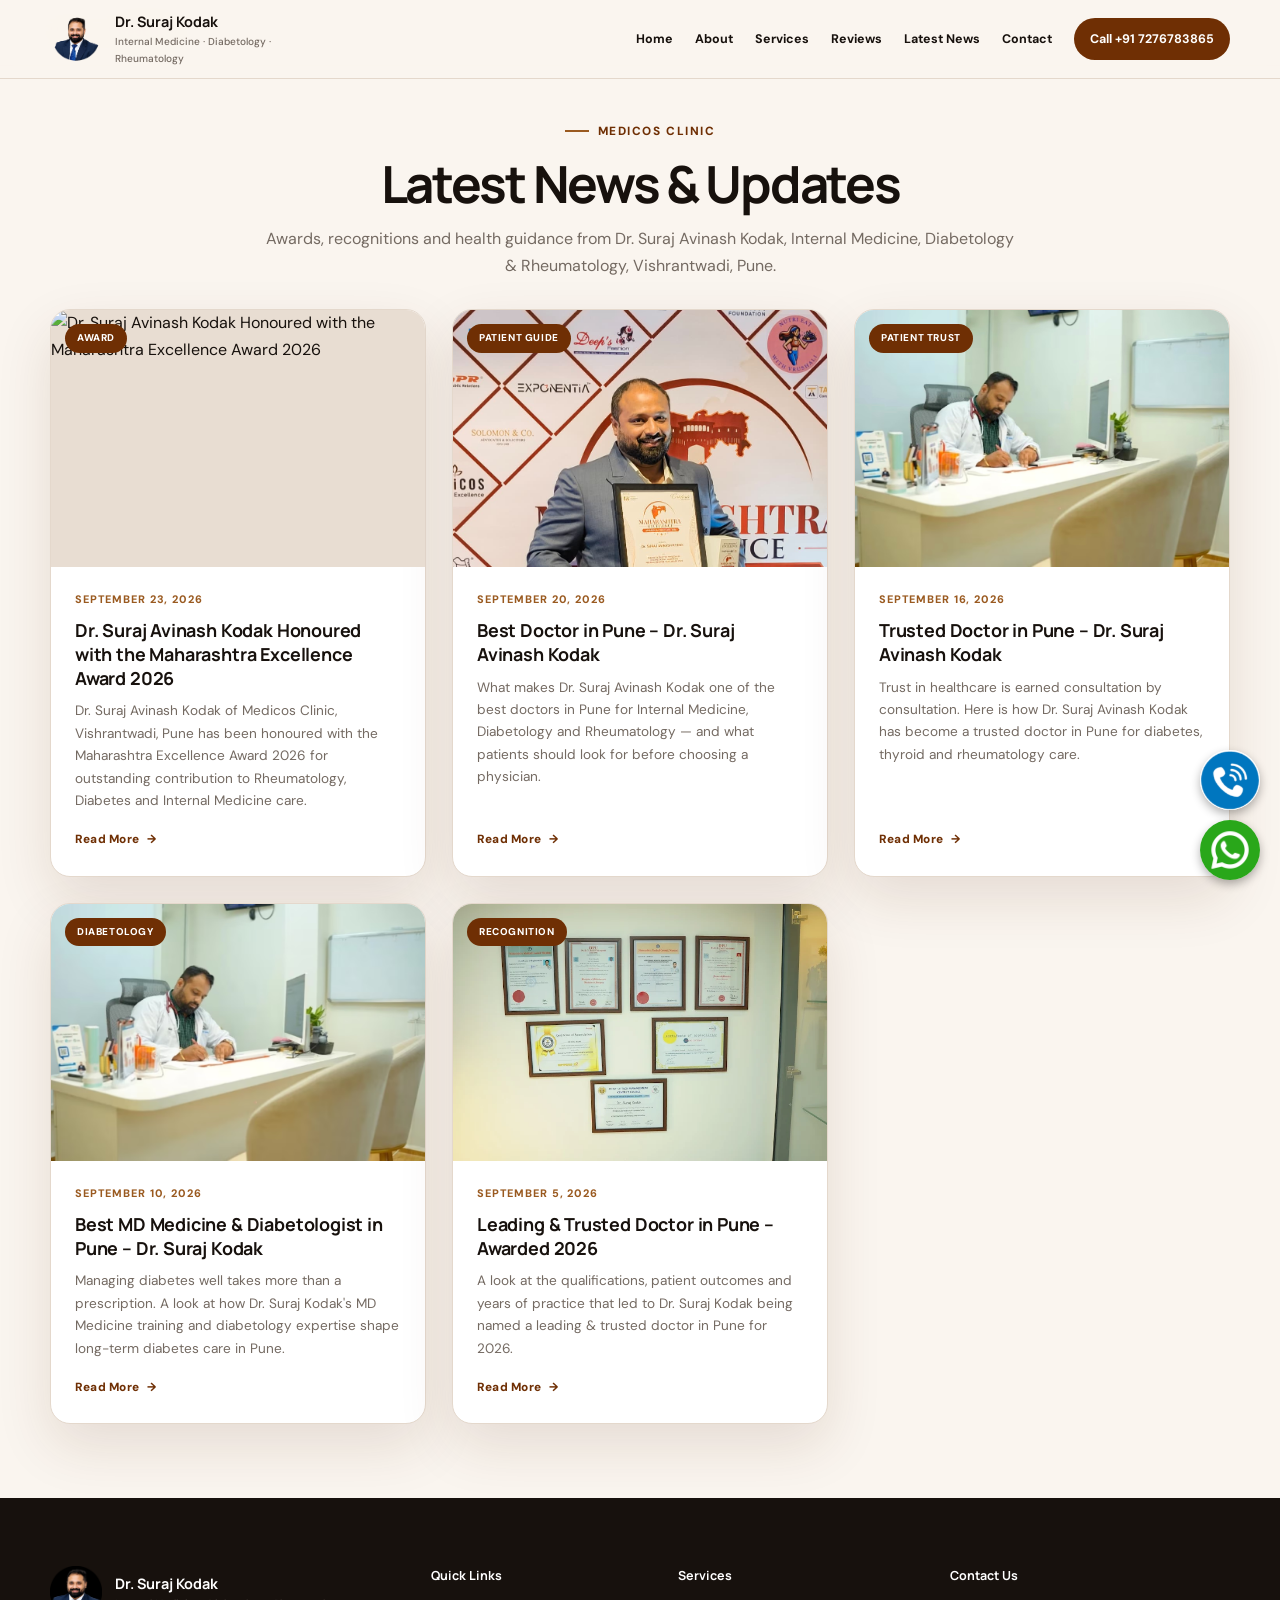
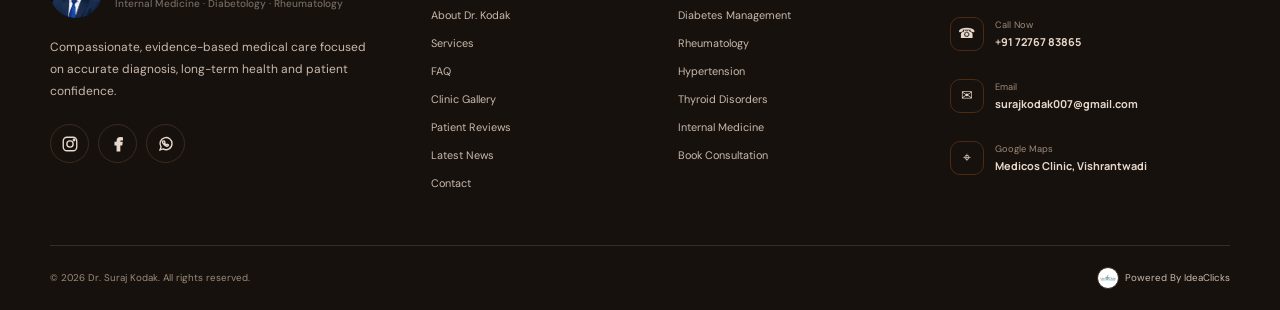
==== commit 22715119: "Add files via upload" ====
--- a/blog/index.html
+++ b/blog/index.html
@@ -75,7 +75,7 @@
     <div class="center"><div class="eyebrow"><span></span> Medicos Clinic</div><h2>Latest News &amp; Updates</h2><p>Awards, recognitions and health guidance from Dr. Suraj Avinash Kodak, Internal Medicine, Diabetology &amp; Rheumatology, Vishrantwadi, Pune.</p></div>
     <div class="news-grid">
       <a class="news-card" href="maharashtra-excellence-award-2026.html">
-        <div class="news-card-img"><span class="news-badge">Award</span><img src="../assets/Dr. Suraj Avinash Kodak.jpg.jpeg" alt="Dr. Suraj Avinash Kodak Honoured with the Maharashtra Excellence Award 2026" loading="lazy"></div>
+        <div class="news-card-img"><span class="news-badge">Award</span><img src="../assets/dr-suraj-award-photo.jpg" alt="Dr. Suraj Avinash Kodak Honoured with the Maharashtra Excellence Award 2026" loading="lazy"></div>
         <div class="news-card-body">
           <div class="news-date">September 23, 2026</div>
           <h3>Dr. Suraj Avinash Kodak Honoured with the Maharashtra Excellence Award 2026</h3>
--- a/style.css
+++ b/style.css
@@ -1906,11 +1906,11 @@
 }
 
 .gallery-v2 .gallery-card:nth-child(9) img {
-  object-position: center 16%;
+  object-position: center top;
 }
 
 .gallery-v2 .gallery-card:nth-child(10) img {
-  object-position: center 16%;
+  object-position: center top;
 }
 
 .gallery-v2 .gallery-caption {
@@ -4561,3 +4561,19 @@
   .blog-body-section { padding-top: 80px; }
   .blog-cta-box { flex-direction: column; align-items: flex-start; }
 }
+
+/* =========================================================
+   FACE-SAFE CROPPING OVERRIDE (award photo)
+   Forces top-anchored cropping wherever this specific photo
+   is used as a thumbnail/hero, so the head is never clipped.
+   ========================================================= */
+.news-card-img img[src*="dr-suraj-award-photo"],
+.news-card-img img[src*="IMG-20260822-WA0053"],
+.blog-hero-img img[src*="dr-suraj-award-photo"],
+.blog-hero-img img[src*="IMG-20260822-WA0053"],
+.blog-inline-img img[src*="dr-suraj-award-photo"],
+.blog-inline-img img[src*="IMG-20260822-WA0053"],
+.gallery-v2 .gallery-card img[src*="dr-suraj-award-photo"],
+.gallery-v2 .gallery-card img[src*="IMG-20260822-WA0053"] {
+  object-position: center top !important;
+}
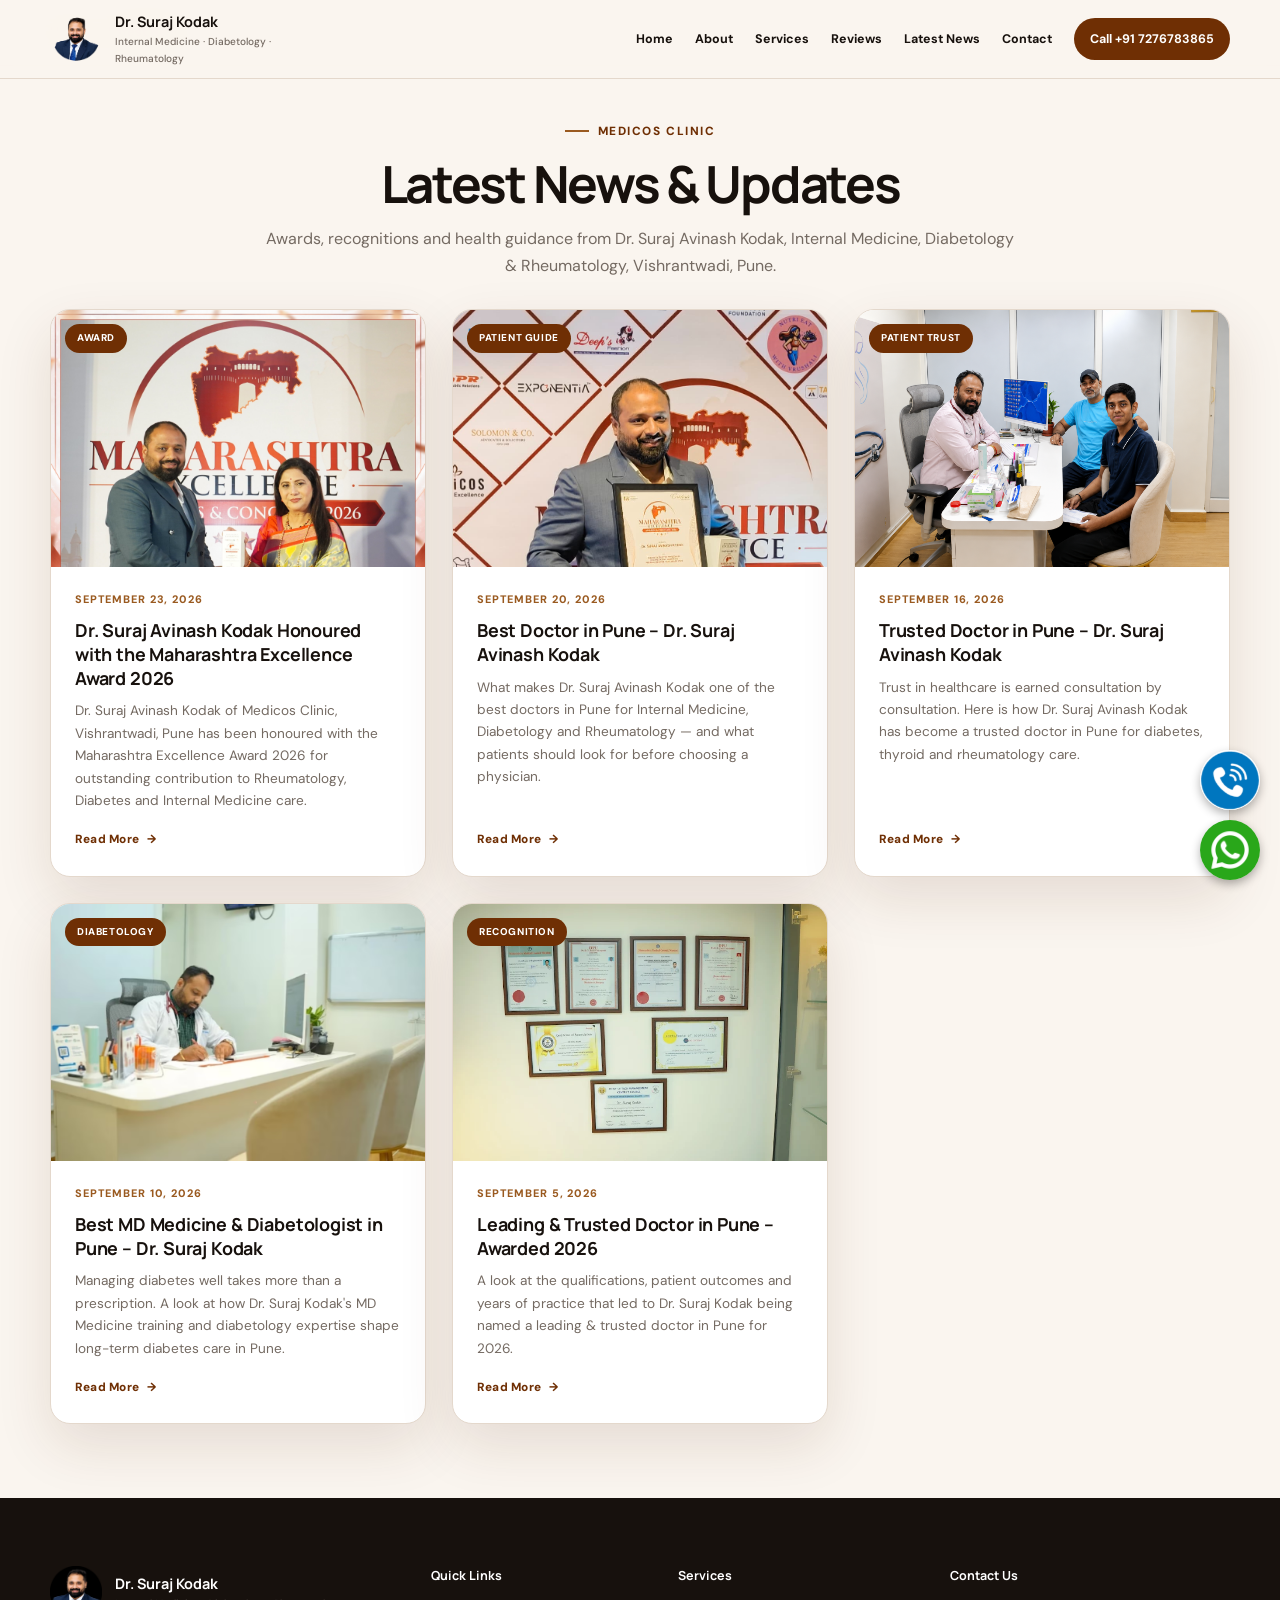
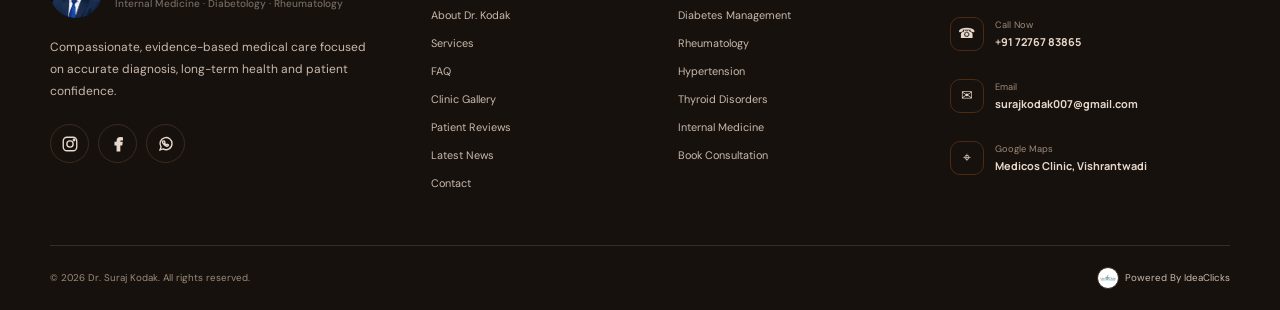
==== commit e2a9b107: "Add files via upload" ====
--- a/blog/index.html
+++ b/blog/index.html
@@ -73,7 +73,7 @@
 <section class="section news-section" style="padding-top:56px;">
   <div class="container">
     <div class="center"><div class="eyebrow"><span></span> Medicos Clinic</div><h2>Latest News &amp; Updates</h2><p>Awards, recognitions and health guidance from Dr. Suraj Avinash Kodak, Internal Medicine, Diabetology &amp; Rheumatology, Vishrantwadi, Pune.</p></div>
-    <div class="news-grid">
+    <div class="news-grid news-grid-static">
       <a class="news-card" href="maharashtra-excellence-award-2026.html">
         <div class="news-card-img"><span class="news-badge">Award</span><img src="../assets/dr-suraj-award-photo.jpg" alt="Dr. Suraj Avinash Kodak Honoured with the Maharashtra Excellence Award 2026" loading="lazy"></div>
         <div class="news-card-body">
@@ -93,7 +93,7 @@
         </div>
       </a>
       <a class="news-card" href="trusted-doctor-in-pune.html">
-        <div class="news-card-img"><span class="news-badge">Patient Trust</span><img src="../assets/doctor-consultation-enhanced.jpg" alt="Trusted Doctor in Pune – Dr. Suraj Avinash Kodak" loading="lazy"></div>
+        <div class="news-card-img"><span class="news-badge">Patient Trust</span><img src="../assets/Doctor-patient-img.png" alt="Trusted Doctor in Pune – Dr. Suraj Avinash Kodak" loading="lazy"></div>
         <div class="news-card-body">
           <div class="news-date">September 16, 2026</div>
           <h3>Trusted Doctor in Pune – Dr. Suraj Avinash Kodak</h3>
